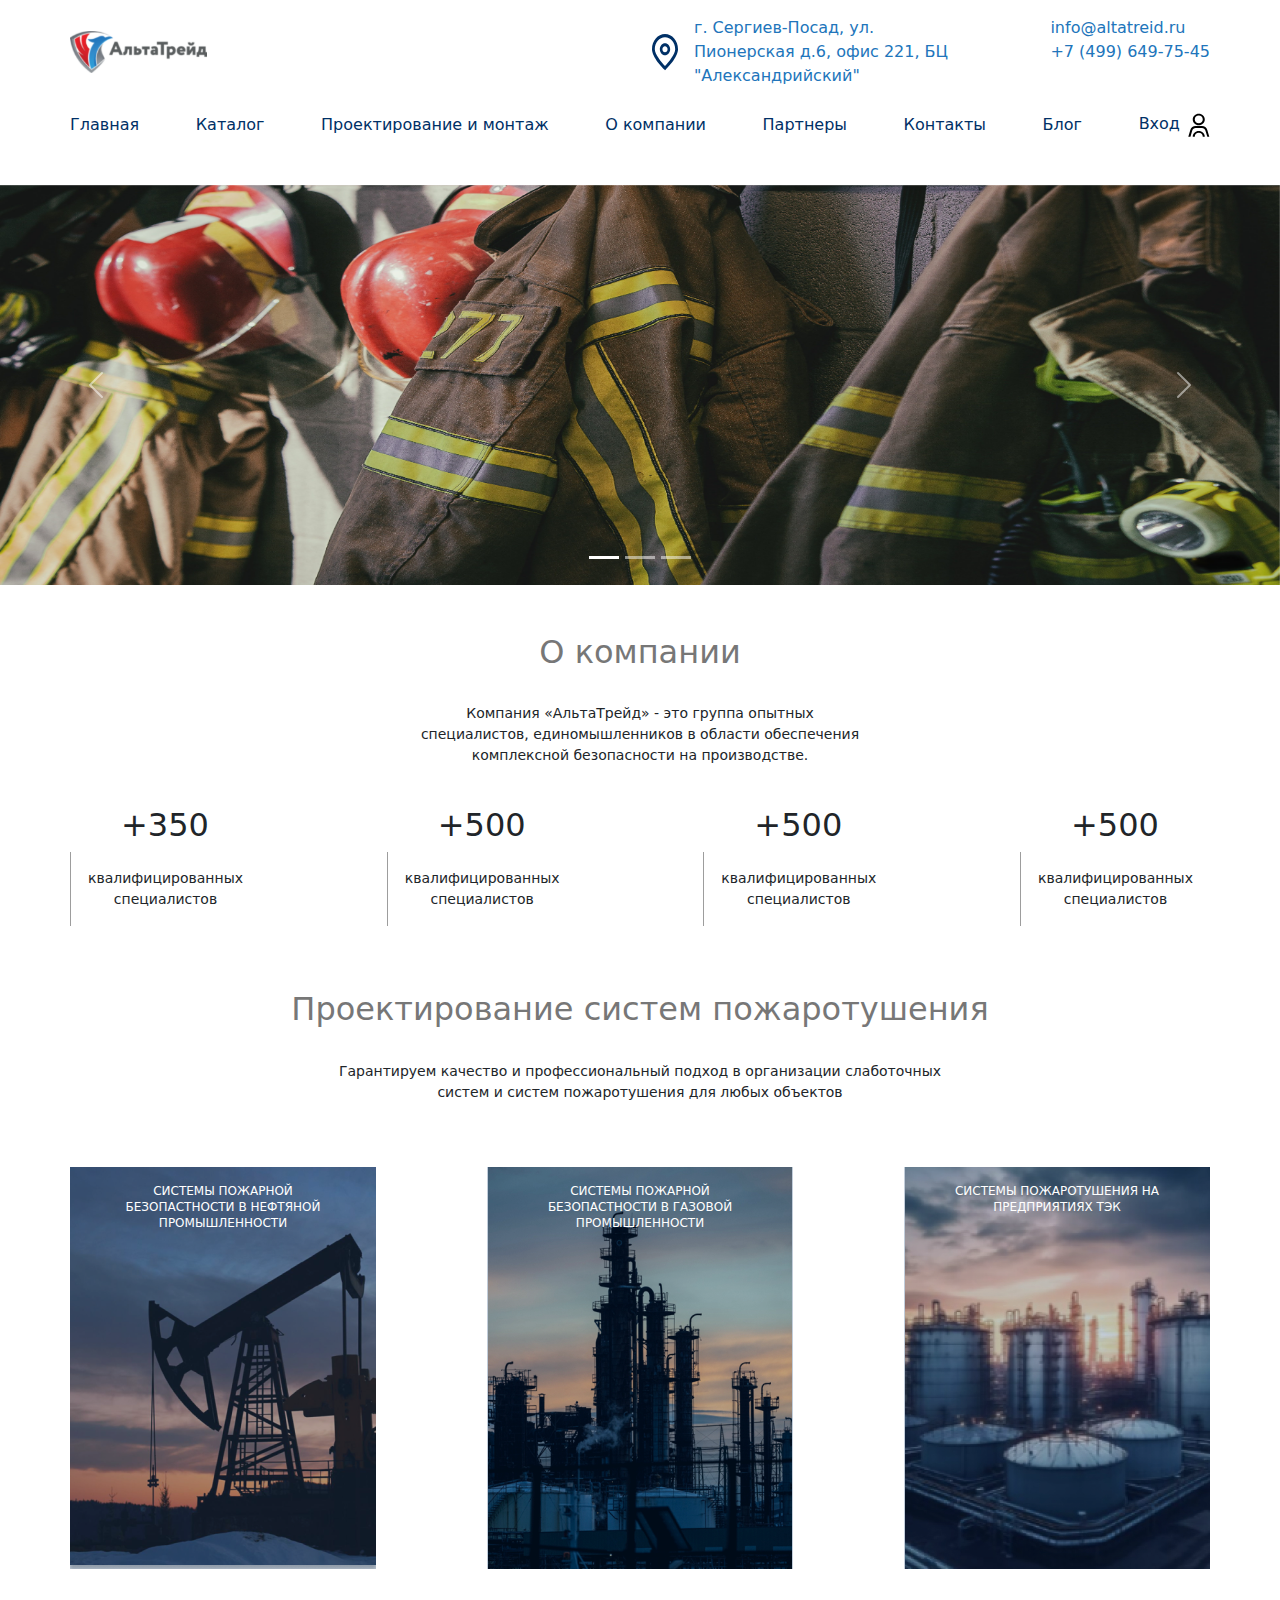
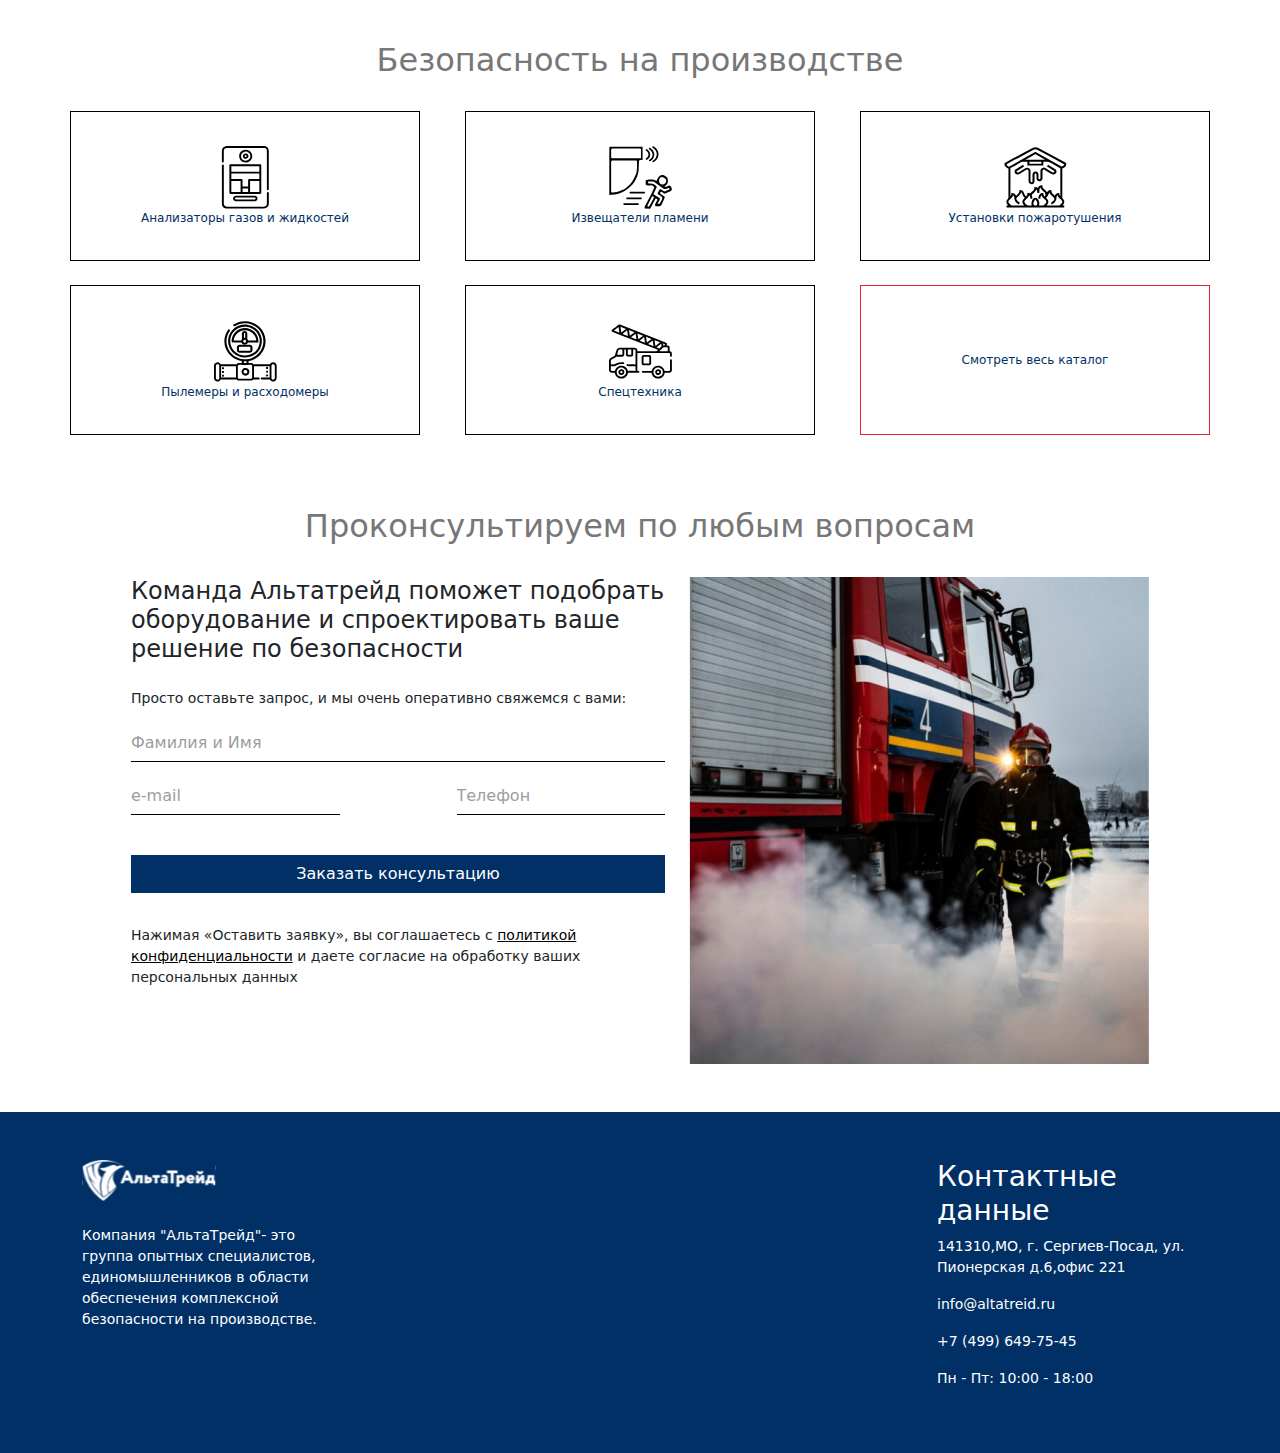
==== index.html @ 8610fa01 "style: svg sign-in add" ====
<!DOCTYPE html>
<html lang="ru">
  <head>
    <meta charset="UTF-8" />
    <meta http-equiv="X-UA-Compatible" content="IE=edge" />
    <meta name="viewport" content="width=device-width, initial-scale=1.0" />
    <title>альтатрейд</title>
    <link href="css/bootstrap.css" rel="stylesheet" crossorigin="anonymous" />
    <link rel="stylesheet" href="css/main.css" />
  </head>
  <body id="body">
    <header class="header py-3">
      <div class="container mb-2">
        <div class="row justify-content-between align-items-center">
          <!-- <div class="col-5 p-0 navbar-expand-lg">
            <a href="#" class="navbar-brand">
              <img src="./img/alttradeLogoHeader.svg" alt="" width="137" height="42" />
            </a>
          </div> -->
          <nav class="header__burger navbar navbar-expand-lg d-lg-none">
            <div class="container">
              <!-- Logo -->
              <div class="col-auto">
                <a href="#" class="navbar-brand">
                  <img src="./img/alttradeLogoHeader.svg" alt="" width="137" height="42" />
                </a>
              </div>
              <div class="col-5">
                <div class="row justify-content-between">
                  <div class="col-6 d-flex justify-content-between align-items-center p-0">
                    <a href="#">
                      <img src="./img/call.svg" alt="" width="33" height="32" />
                    </a>
                    <a href="#">
                      <img src="./img/letter.svg" alt="" width="36" height="27" />
                    </a>
                  </div>
                  <!-- Burger-menu -->
                  <div class="col-auto">
                    <button class="navbar-toggler p-0" type="button" data-bs-toggle="offcanvas" data-bs-target="#offcanvasNavbar" aria-controls="offcanvasNavbar">
                      <span class="navbar-toggler-icon"></span>
                    </button>
                  </div>
                </div>
              </div>
              <div class="offcanvas bg-white offcanvas-end" tabindex="-1" id="offcanvasNavbar" data-bs-backdrop="false" data-bs-dismiss="offcanvas" aria-labelledby="offcanvasNavbarLabel">
                <div class="offcanvas-body shadow rounded rounded-0 bg-white">
                  <ul class="navbar-nav">
                    <li class="nav-item text-end"><a class="nav-link" aria-current="page" href="#">Главная</a></li>
                    <li class="nav-item text-end"><a class="nav-link" aria-current="page" href="./catalog.html" target="_blank">Каталог</a></li>
                    <li class="nav-item text-end"><a class="nav-link" aria-current="page" href="#">Проектирование и монтаж</a></li>
                    <li class="nav-item text-end"><a class="nav-link" aria-current="page" href="#">О компании</a></li>
                    <li class="nav-item text-end"><a class="nav-link" aria-current="page" href="#">Партнеры</a></li>
                    <li class="nav-item text-end"><a class="nav-link" aria-current="page" href="#">Контакты</a></li>
                    <li class="nav-item text-end"><a class="nav-link" aria-current="page" href="#">Личный кабинет</a></li>
                  </ul>
                </div>
            </div>
          </nav>



      <div class="d-none d-lg-block mb-4">
        <div class="row justify-content-between align-items-center">
          <div class="col-5 p-0">
            <img src="./img/alttradeLogoHeader.svg" alt="" width="137" height="42" />
          </div>
          <div class="col-6">
            <div class="row justify-content-between">
              <div class="col-7 d-flex align-items-center">
                <img class="me-3" src="./img/locationLogo.svg" alt="" />
                <p class="color1 m-0">г. Сергиев-Посад, ул. Пионерская д.6, офис 221, БЦ "Александрийский"</p>
              </div>
              <div class="col-auto p-0 justify-content-end">
                <p class="m-0 color1">info@altatreid.ru</p>
                <p class="color1">+7 (499) 649-75-45</p>
              </div>
            </div>
          </div>
          <nav class="col-12 d-flex justify-content-between align-items-end p-0 mt-4">
            <a class="nav-link" aria-current="page" href="#">Главная</a>
            <a class="nav-link" href="./catalog.html" target="_blank">Каталог</a>
            <a class="nav-link" href="#">Проектирование и монтаж</a>
            <a class="nav-link" href="#">О компании</a>
            <a class="nav-link" href="#">Партнеры</a>
            <a class="nav-link" href="#">Контакты</a>
            <a class="nav-link" href="/blog.html" target="_blank">Блог</a>
            <a class="nav-link" href="#">Вход<img class="ms-2" src="./img/sign-in.svg" alt="" /></a>
          </nav>
        </div>
      </div>
              <!-- carousel -->
      <!-- <img class="w-100" src="./img/carousel1.jpg" alt="" /> -->

    </header>
    <section>
      <div id="carouselExampleCaptions" class="carousel slide" data-bs-ride="carousel">
        <div class="carousel-indicators">
          <button type="button" data-bs-target="#carouselExampleCaptions" data-bs-slide-to="0" class="active" aria-current="true" aria-label="Slide 1"></button>
          <button type="button" data-bs-target="#carouselExampleCaptions" data-bs-slide-to="1" aria-label="Slide 2"></button>
          <button type="button" data-bs-target="#carouselExampleCaptions" data-bs-slide-to="2" aria-label="Slide 3"></button>
        </div>
        <div class="carousel-inner">
          <div class="carousel-item active">
            <img src="./img/carousel1.jpg" class="d-block w-100" alt="...">
            <div class="carousel-caption p-2 p-sm-4">
              <h5 class="text-uppercase">Верх безопасности</h5>
              <hr>
              <h3>Безопасность людей - наша работа</h3>
              <div>
                <button class="btn bg-white rounded-0 mb-2 mb-sm-0">Каталог продукции</button>
                <button class="btn bg4 rounded-0">Связаться</button>
              </div>
            </div>
          </div>
          <div class="carousel-item">
            <img src="./img/carousel2.jpg" class="d-block w-100" alt="...">
            <div class="carousel-caption p-2 p-sm-4">
              <h5 class="text-uppercase">Верх безопасности</h5>
              <hr>
              <h3>Безопасность людей - наша работа</h3>
              <div>
                <button class="btn bg-white rounded-0 mb-2 mb-sm-0">Каталог продукции</button>
                <button class="btn bg4 rounded-0">Связаться</button>
              </div>
            </div>
          </div>
          <div class="carousel-item">
            <img src="./img/carousel3.jpg" class="d-block w-100" alt="...">
            <div class="carousel-caption p-2 p-sm-4">
              <h5 class="text-uppercase">Верх безопасности</h5>
              <hr>
              <h3>Безопасность людей - наша работа</h3>
              <div>
                <button class="btn bg-white rounded-0 mb-2 m-sm-0">Каталог продукции</button>
                <button class="btn bg4 rounded-0">Связаться</button>
              </div>
            </div>
          </div>
        </div>
        <button class="carousel-control-prev" type="button" data-bs-target="#carouselExampleCaptions" data-bs-slide="prev">
          <span class="carousel-control-prev-icon" aria-hidden="true"></span>
          <span class="visually-hidden">Предыдущий</span>
        </button>
        <button class="carousel-control-next" type="button" data-bs-target="#carouselExampleCaptions" data-bs-slide="next">
          <span class="carousel-control-next-icon" aria-hidden="true"></span>
          <span class="visually-hidden">Следующий</span>
        </button>
      </div>
    </section>
    <main>
      <section class="about mt-3 mt-md-5">
        <div class="container">
          <div class="row flex-column justify-content-between">
            <div class="col-auto">
              <h2 class="text-center">О компании</h2>
            </div>
            <div class="col-xl-5 col-10 mx-auto my-4">
              <p class="text-center">
                Компания «АльтаТрейд» - это группа опытных специалистов, единомышленников в области обеспечения комплексной безопасности на
                производстве.
              </p>
            </div>
            <div class="col-12">
              <div class="row justify-content-between">
                <div class="col-6 col-lg-2 p-0">
                  <h4 class="text-center">+350</h4>
                  <p class="text-center p-md-3">квалифицированных специалистов</p>
                </div>
                <div class="col-6 col-lg-2 p-0">
                  <h4 class="text-center">+500</h4>
                  <p class="text-center p-md-3">квалифицированных специалистов</p>
                </div>
                <div class="col-6 col-lg-2 p-0">
                  <h4 class="text-center">+500</h4>
                  <p class="text-center p-md-3">квалифицированных специалистов</p>
                </div>
                <div class="col-6 col-lg-2 p-0">
                  <h4 class="text-center">+500</h4>
                  <p class="text-center p-md-3">квалифицированных специалистов</p>
                </div>
              </div>
            </div>
          </div>
        </div>
      </section>
      <section class="designing my-5">
        <div class="container">
          <div class="row flex-column justify-content-between">
            <div class="col-auto">
              <h2 class="text-center">Проектирование систем пожаротушения</h2>
            </div>
            <div class="col-11 col-lg-7 mx-auto my-lg-4">
              <p class="text-center">
                Гарантируем качество и профессиональный подход в организации слаботочных систем и систем пожаротушения для любых объектов
              </p>
            </div>
            <div class="col-12 mt-4">
              <div class="row justify-content-between">
                <div class="col-lg-auto col-12 oil d-flex justify-content-center align-items-center align-items-sm-start">
                  <h5 class="p-3 text-uppercase text-center text-white position-absolute">Системы пожарной безопастности в нефтяной промышленности</h5>
                </div>
                <div class="col-lg-auto col-12 gas d-flex justify-content-center align-items-center align-items-sm-start my-3 my-sm-0">
                  <h5 class="p-3 text-uppercase text-center text-white position-absolute">Системы пожарной безопастности в газовой промышленности</h5>
                </div>
                <div class="col-lg-auto col-12 tak d-flex justify-content-center align-items-center align-items-sm-start">
                  <h5 class="p-3 text-uppercase text-center text-white position-absolute">Системы пожаротушения на предприятиях ТЭК</h5>
                </div>
              </div>
            </div>
          </div>
        </div>
      </section>
      <section class="security my-4">
        <div class="container">
          <div class="row">
            <div class="col-12 mx-auto my-4">
              <h2 class="text-center">Безопасность на производстве</h2>
            </div>
            <div class="col-12">
              <div class="row justify-content-xl-between justify-content-around gy-4">
                <div class="security_card col-6 col-sm-4 d-flex flex-column align-items-center justify-content-center border border-black py-sm-3 px-sm-4 p-0">
                  <img src="./img/catalog1.svg" alt="">
                  <a class="link" href="" class="text-uppercase m-0 pt-3 text-center">Анализаторы газов и жидкостей</a>
                </div>
                <div class="security_card col-6 col-sm-4 d-flex flex-column align-items-center justify-content-center border border-black py-sm-3 px-sm-4 p-0">
                  <img src="./img/catalog2.svg" alt="">
                  <a class="link" href="" class="text-uppercase m-0 pt-3 text-center">Извещатели пламени</a>
                </div>
                <div class="security_card col-6 col-sm-4 d-flex flex-column align-items-center justify-content-center border border-black py-sm-3 px-sm-4 p-0">
                  <img src="./img/catalog3.svg" alt="">
                  <a class="link" href="" class="text-uppercase m-0 pt-3 text-center">Установки пожаротушения</a>
                </div>
                <div class="security_card col-6 col-sm-4 d-flex flex-column align-items-center justify-content-center border border-black py-sm-3 px-sm-4 p-0">
                  <img src="./img/catalog4.svg" alt="">
                  <a class="link" href="" class="text-uppercase m-0 pt-3 text-center">Пылемеры и расходомеры</a>
                </div>
                <div class="security_card col-6 col-sm-4 d-flex flex-column align-items-center justify-content-center border border-black py-sm-3 px-sm-4 p-0">
                  <img src="./img/catalog5.svg" alt="">
                  <a class="link" href="" class="text-uppercase m-0 pt-3 text-center">Спецтехника</a>
                </div>
                <div class="security_card-red col-6 col-sm-4 d-flex flex-column align-items-center justify-content-center py-sm-3 px-sm-4 p-0">
                  <a class="link" href="" class="text-uppercase m-0 text-center color4">Смотреть весь каталог</a>
                </div>
              </div>
            </div>
          </div>
        </div>
      </section>

      <section class="consultation my-5">
        <div class="container">
          <div class="row justify-content-center mx-auto">
            <div class="col-12 mx-auto my-4">
              <h2 class="text-center">Проконсультируем по любым вопросам</h2>
            </div>
            <div class="col-12 col-md-6">
              <h4>Команда Альтатрейд поможет подобрать оборудование и спроектировать ваше решение по безопасности</h4>
              <p class="mt-4 mb-3">Просто оставьте запрос, и мы очень оперативно свяжемся с вами:</p>
              <form>
                <div class="row justify-content-between mb-3">
                  <div class="col-12 mb-3">
                    <input placeholder="Фамилия и Имя" type="name" class="form-control border-0 border-bottom border-black rounded-0 px-0">
                  </div>
                  <div class="col-12 col-md-5 mb-3">
                    <input placeholder="e-mail" type="email" class="form-control border-0 border-bottom border-black rounded-0 px-0" id="email">
                  </div>
                  <div class="col-12 col-md-5 mb-3">
                    <input placeholder="Телефон" type="telephone" class="form-control border-0 border-bottom border-black rounded-0 px-0" id="telephone">
                  </div>
                  <div class="col-12 mt-4 mb-3">
                    <button type="submit" class="btn bg5 text-white w-100 rounded-0">Заказать консультацию</button>
                  </div>
                </div>
              </form>
              <p>Нажимая «Оставить заявку», вы соглашаетесь с <a class="text-black" href="#">политикой конфиденциальности</a> и даете согласие на обработку ваших персональных данных</p>
            </div>
            <div class="col-0 col-md-6 col-xl-auto">
              <img class="img-fluid" src="./img/consultation.jpg" alt="Пожарный">
            </div>
          </div>
        </div>
      </section>
    </main>
    <footer class="footer bg5">
      <div class="container">
        <div class="row justify-content-between py-5">
          <div class="col-5 col-lg-3">
            <img src="./img/alltradeLogoFooter.svg" alt="">
            <p class="text-white mt-4">Компания "АльтаТрейд"- это группа опытных специалистов, единомышленников в области обеспечения комплексной безопасности на производстве.</p>
          </div>
          <address class="col-5 col-lg-3">
            <h5 class="text-white mb-2">Контактные данные</h5>
            <p class="text-white mb-3">141310,МО, г. Сергиев-Посад, ул. Пионерская д.6,офис 221</p>
            <p class="text-white mb-3">info@altatreid.ru</p>
            <p class="text-white mb-3">+7 (499) 649-75-45</p>
            <p class="text-white mb-0">Пн - Пт: 10:00 - 18:00</p>
          </address>
        </div>
      </div>
    </footer>
    <script src="js/bootstrap.js"></script>
  </body>
</html>
---- css/main.css ----
:root {
  --color1: #2175BB;
  --color2: #9d9d9d;
  --color3: #777777;
  --color4: #ED2028;
  --color5: #003066;
 }
 
 /* color */
 .bg1 {
   background-color: var(--color1);
 }
 
 .bg2 {
   background-color: var(--color2);
 }
 
 .bg3 {
   background-color: var(--color3);
 }
 
 .bg4 {
   background-color: var(--color4);
 }
 
 .bg5 {
   background-color: var(--color5);
 }
 
 .color1 {
   color: var(--color1);
 }
 
 .color2 {
   color: var(--color2);
 }
 
 .color3 {
   color: var(--color3);
 }
 
 .color4 {
   color: var(--color4);
 }
 
 .color5 {
   color: var(--color5);
 }
 
 main h2 {
   color: var(--color3);
 }
 
 .link {
   text-decoration: none;
   color: var(--color5);
   font-size: 12px;
 }
 
 /* header */
 .nav-link {
   position: relative;
   cursor: pointer;
   text-decoration: none; 
   color: var(--color5);
 }
 
 .nav-link::after {
   display: block;
   position: absolute;
   left: 0;
   width: 0;
   height: 1px; 
   color: var(--color5);
   background-color: var(--color5); 
   content: "";
   transition: 0.3s ease-out; 
   margin-top: 8px;
 }
 
 .nav-link:hover:after,
 .nav-link:focus::after {
   width: 100%;
 }
 
 .nav-link:hover {
   color: var(--color5);
 }
 
 .navbar {
   --bs-navbar-toggler-border-color: none;
   --bs-navbar-toggler-focus-width: none;
 }
 
 .navbar-toggler-icon {
   background-image: url(/img/burger-menu.svg);
 }
 
 .navbar-toggler-icon:active,
 .navbar-toggler-icon:focus,
 .navbar-toggler-icon:hover {
   background-image: url(/img/burger-menu-active.svg);
 }
 
 .offcanvas {
   --bs-offcanvas-width: 218px;
 }
 
 .offcanvas.offcanvas-end {
   top: 74px;
   border-left: none;
   height: 315px;
 }
 
 .navbar-nav li {
   font-size: 12px;
 }
 
 /* carousel */
 .carousel h5 {
   font-size: 12px;
   line-height: 20px;
 }
 
 .carousel h3 {
   font-size: 29px;
   line-height: 49px;
 }
 
 .carousel-item {
   height: 400px;
 }
 
 .carousel-item img {
   width: 100%;
   height: 100%;
 }
 
 .carousel-caption {
   left: 20%;
   top: 20%;;
   background-color: #003066;
   width: 430px;
   height: 241px;
   opacity: 0;
   animation: form 3s forwards .4s;
 }
 
 @keyframes form {
   0% {opacity: 0;}
   100% {opacity: 1;}
 }
 
 
 /* about */
 .about p {
   font-size: 14px;
 }
 
 .about .col-6 p {
   border-left: 1px solid var(--color2);
 }
 
 .about h4 {
   font-size: 32px;
 }
 
 /* designing */
 .designing h5 {
   font-size: 12px;
   max-width: 280px;
   line-height: 16px;
 }
 
 .designing p {
   font-size: 14px;
 }
 
 .oil {
   background-image: url(/img/oil.png);
   position: relative;
   width: 306px;
   height: 402px;
   background-position: center;
   background-repeat: no-repeat;
 }
 
 .oil::before {
   content: "";
   position: absolute;
   top: 0;
   left: 0;
   bottom: 0;
   right: 0;
   background-color:  rgb(0, 48, 102, .24);
 }
 
 .gas {
   background-image: url(/img/gas.jpg);
   position: relative;
   width: 306px;
   height: 402px;
   background-position: center;
   background-repeat: no-repeat;
 }
 
 
 .gas::before {
   content: "";
   position: absolute;
   top: 0;
   left: 0;
   bottom: 0;
   right: 0;
   background-color:  rgb(0, 48, 102, .24);
 }
 
 .tak {
   background-image: url(/img/tak.jpg);
   position: relative;
   width: 306px;
   height: 402px;
   background-position: center;
   background-repeat: no-repeat;
 }
 
 .tak::before {
   content: "";
   position: absolute;
   top: 0;
   left: 0;
   bottom: 0;
   right: 0;
   background-color:  rgb(0, 48, 102, .24);
 }
 
 /* security*/
 .security_card {
   max-width: 350px;
   width: 100%;
   height: 150px;
 }

 .security_card-red {
  border: 1px solid var(--color4);
  color: var(--color4) !important;
  max-width: 350px;
  width: 100%;
  height: 150px;
 }

 .security_card-red p {
  font-size: 12px;
  color: var(--color4);
 }

 .security_card-red:active a,
 .security_card-red:hover a,
 .security_card-red:focus a {
  color: #fff;;
 }

 .security_card-red:active,
 .security_card-red:hover,
 .security_card-red:focus {
  background-color: var(--color4) !important;
 }

 .security_card:active,
 .security_card:hover,
 .security_card:focus {
  background-color: var(--color5);
}

.security_card:active a,
.security_card:hover a,
.security_card:focus a {
  color: #fff;
}

 .security img {
   width: 63px;
   height: 63px;
 }

/* .security_card:hover svg {
  fill: #fff;
} */
 
 .security_card p {
   font-size: 12px;
   color: var(--color5);
 }

 /* catalog */
 .catalog_card {
  max-width: 350px;
  width: 100%;
  height: 150px;
}

.catalog_card:active,
.catalog_card:hover,
.catalog_card:focus {
 background-color: var(--color5);
}

.catalog_card:active a,
.catalog_card:hover a,
.catalog_card:focus a {
 color: #fff;
}

.catalog img {
  width: 63px;
  height: 63px;
}

.catalog p {
  font-size: 12px;
  color: var(--color5);
}
 
 /* consultation */
 .consultation h4 {
   font-size: 24px;
 }
 
 .consultation p {
   font-size: 14px;
 }
 
 .form-control::placeholder {
   color: var(--color2);
 }
 
 .consultation .btn{
   background-color: var(--color5);
 }
 
 .consultation .btn:hover{
   background-color: var(--color4);
 }

 /* analyzers */
 .analyzers_card {
  max-width: 230px;
  width: 100%;
  height: 102px;
  border: 1px solid var(--color2);
  border-bottom: 3px solid var(--color5);
 }

 .analyzers_card:active a,
.analyzers_card:hover a,
.analyzers_card:focus a {
 color: #fff;
}

 .analyzers_card:focus,
 .analyzers_card:hover,
 .analyzers_card:active {
  background-color: var(--color4);
  border-bottom: none;
 }

 .analyzers_block {
  max-width: 340px;
  width: 100%;
  /* height: 50vh; */
 }

 /* blog */
  .blog p {
    font-size: 12px;
  }

 .blog_card {
  background-image: url(/img/blog.jpg);
  background-position: center;
  background-repeat: no-repeat;
  background-size: 100% 198px;
  max-width: 562px;
  height: 198px;
 }

 .blog_card button {
  background-color: transparent;
 }

 .blog .btn {
  --bs-btn-border-radius: none;
  background-color: var(--color5);
 }

 .blog .btn:hover{
  background-color: var(--color4);
}

.portableGas h4 {
  font-size: 12px;
}

.portableGas p {
  font-size: 12px;
}

.portableGas_card {
  border: 1px solid var(--color2);
  max-width: 100%;
}

.page-item:last-child .page-link {
  border-bottom-right-radius: 0;
}

.page-item:first-child .page-link {
  border-bottom-left-radius: 0;
}

.page-link {
 color: var(--color2);
 background-color: transparent;
 border: none;
 position: relative;
 /* border-bottom: 3px solid var(--color2); */

}

.page-link::after {
  background-color: var(--color2); 
  bottom: 0;
  content: '';
  display: block;
  height: 1px;
  left: 50%;
  border-radius: 20px;
  position: absolute;
  transform: translate(-50%,0);
  width: 46px;
}

.page-link:active,
.page-link:hover,
.page-link:focus {
  color: var(--color5);
  border: none;
 }
 
.page-link:hover{
  background-color: var(--color4);
}

.pagination {
  --bs-pagination-focus-box-shadow: 0;
}

 /* footer */
 .footer h5 {
   font-size: 28px;
   font-weight: 400;
 }
 
 .footer p {
   font-size: 14px;
 }
 
 /* media */
@media (max-width: 1200px) {
  .blog_card {
    max-width: 48%;
   }
}

 @media (max-width: 991px) {
   .about .col-6 p {
     border-left: none;
   }
 
   .oil, .gas, .tak {
     width: 206px;
     height: 312px;
   }
 
   .nav-link::after {
     margin-top: 0;
   }

   .analyzers_card {
    max-width: 180px;
    width: 100%;
    height: 102px;
   }  

   .analyzers_block {
    max-width: 100%;
    height: 230px;
   }
 }
 
 @media (max-width: 767px) {
   .oil, .gas, .tak {
     width: 156px;
     height: 250px;
   }
 
   .consultation img {
     display: none;
   }
 
   .carousel h5 {
     font-size: 12px;
     line-height: 20px;
   }
   
   .carousel h3 {
     font-size: 20px;
     line-height: 30px;
   }
 
   .carousel-caption {
     left: 0;
     right: 0;
     margin-left: auto;
     margin-right: auto;
     background-color: #003066;
     width: 320px;
     height: 220px;
   }

   .analyzers_card {
    max-width: 230px;
   }  
 }
 
 @media (max-width: 576px) {
   .carousel h5 {
     font-size: 10px;
     line-height: 16px;
   }
   
   .carousel h3 {
     font-size: 12px;
     line-height: 18px;
   }
 
   .carousel-caption {
     background-color: rgba(0, 0, 0, .5);
     width: 193px;
     height: 190px;
   }
 
   .carousel-caption .btn {
     font-size: 10px;
     line-height: 16px;
   }
 
   .security_card {
     max-width: 176px;
     height: 108px;
   }
 
   .security img {
     width: 36px;
     height: 36px;
   }

   .catalog p {
    font-size: 12px;
   }

   .catalog_card {
    max-width: 361px;
    height: 70px;
   }

   .catalog img {
    width: 45px;
    height: 45px;
  }
 
   .oil {
     background-image: url(/img/oilMobile.png);
     height: 108px;
     width: 100%;
     margin: 0 auto;
   }
 
   .oil, .gas, .tak::before {
     width: 100%;
     max-width: 360px;
     margin: auto;
   }
 
   .gas {
     background-image: url(/img/gasMobile.png);
     width: 100%;
     height: 108px;
   }
 
   .tak {
     background-image: url(/img/takMobile.png);
     width: 100%;
     height: 108px;
   }

   .analyzers_card {
    max-width: 173px;
    height: 70px;
   }  

   .blog_card {
    max-width: 100%;
    height: 162px;
    background-size: 100% 162px;
   }
 
   .footer {
     display: none;
   }
 }
 
 /* * { outline: 1px solid red; } */
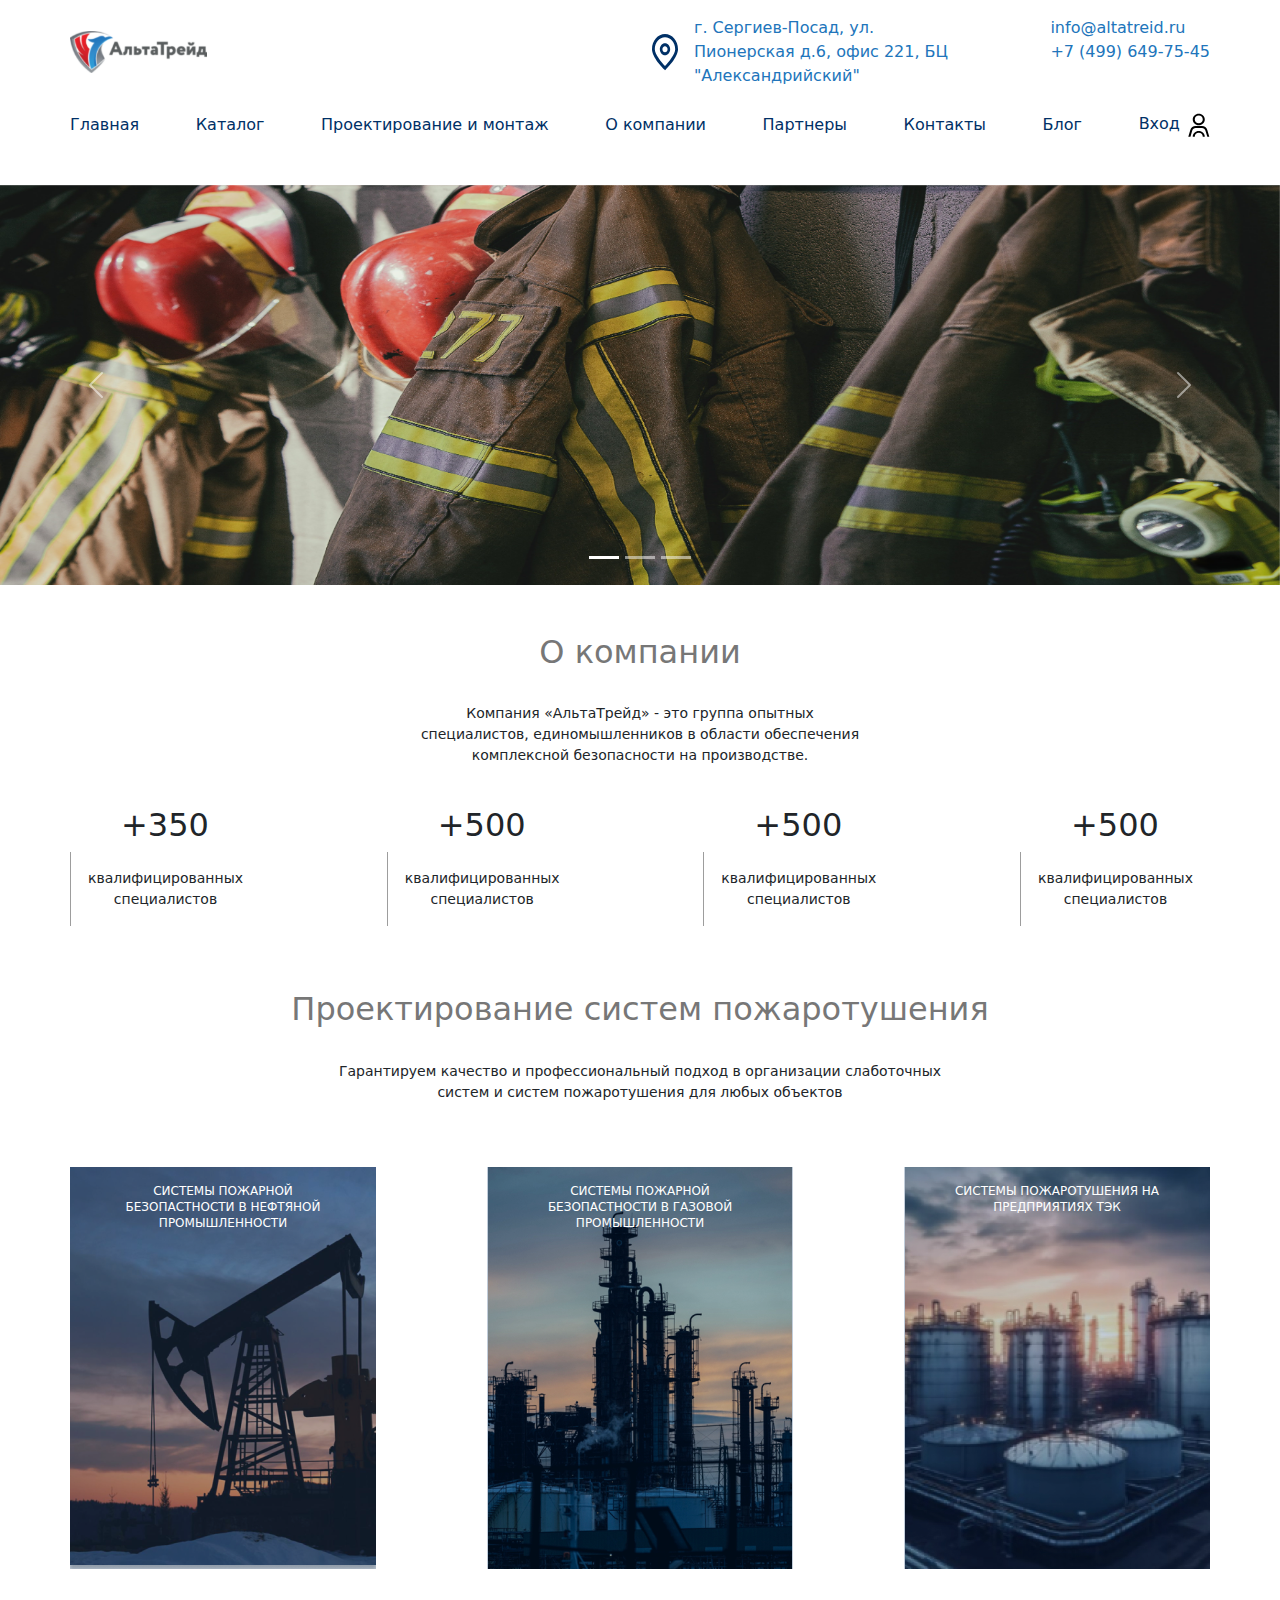
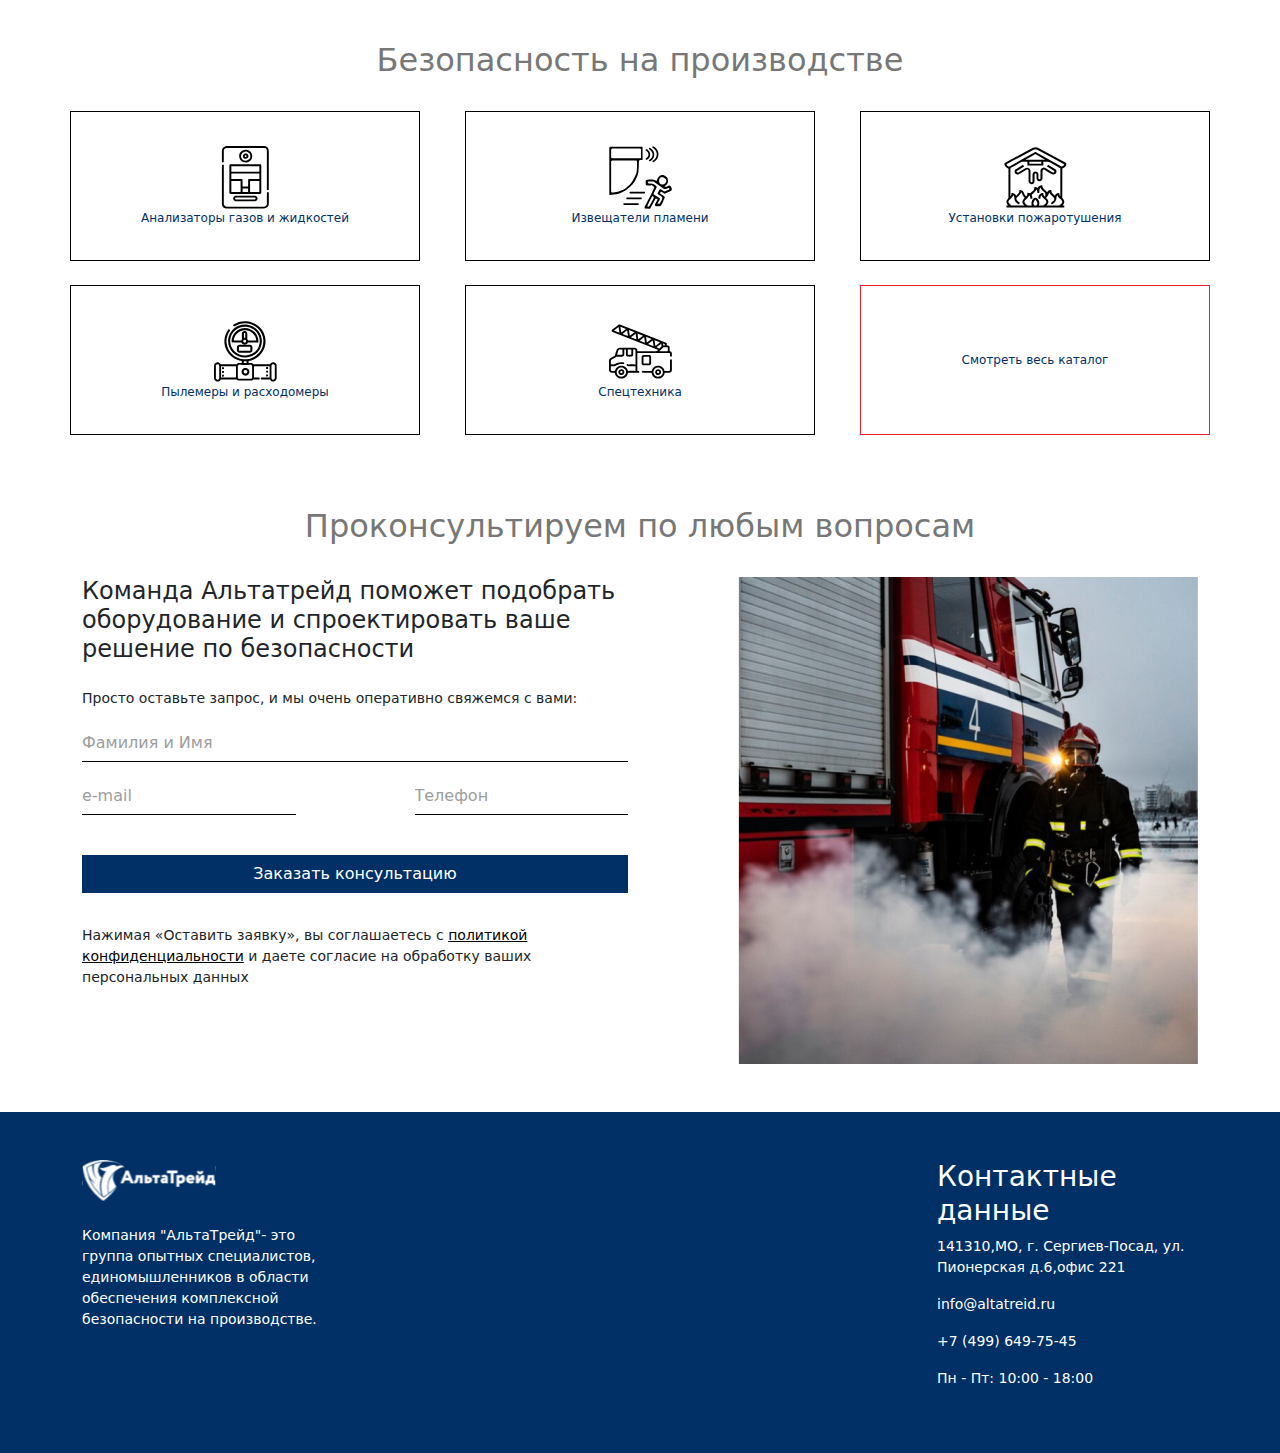
==== commit 0603b8b2: "feat: disinging page" ====
--- a/index.html
+++ b/index.html
@@ -80,7 +80,7 @@
           <nav class="col-12 d-flex justify-content-between align-items-end p-0 mt-4">
             <a class="nav-link" aria-current="page" href="#">Главная</a>
             <a class="nav-link" href="./catalog.html" target="_blank">Каталог</a>
-            <a class="nav-link" href="#">Проектирование и монтаж</a>
+            <a class="nav-link" href="./designing.html">Проектирование и монтаж</a>
             <a class="nav-link" href="#">О компании</a>
             <a class="nav-link" href="#">Партнеры</a>
             <a class="nav-link" href="#">Контакты</a>
@@ -250,7 +250,7 @@
 
       <section class="consultation my-5">
         <div class="container">
-          <div class="row justify-content-center mx-auto">
+          <div class="row justify-content-center justify-content-xl-between">
             <div class="col-12 mx-auto my-4">
               <h2 class="text-center">Проконсультируем по любым вопросам</h2>
             </div>
--- a/css/main.css
+++ b/css/main.css
@@ -1,274 +1,276 @@
 :root {
-  --color1: #2175BB;
+  --color1: #2175bb;
   --color2: #9d9d9d;
   --color3: #777777;
-  --color4: #ED2028;
+  --color4: #ed2028;
   --color5: #003066;
- }
- 
- /* color */
- .bg1 {
-   background-color: var(--color1);
- }
- 
- .bg2 {
-   background-color: var(--color2);
- }
- 
- .bg3 {
-   background-color: var(--color3);
- }
- 
- .bg4 {
-   background-color: var(--color4);
- }
- 
- .bg5 {
-   background-color: var(--color5);
- }
- 
- .color1 {
-   color: var(--color1);
- }
- 
- .color2 {
-   color: var(--color2);
- }
- 
- .color3 {
-   color: var(--color3);
- }
- 
- .color4 {
-   color: var(--color4);
- }
- 
- .color5 {
-   color: var(--color5);
- }
- 
- main h2 {
-   color: var(--color3);
- }
- 
- .link {
-   text-decoration: none;
-   color: var(--color5);
-   font-size: 12px;
- }
- 
- /* header */
- .nav-link {
-   position: relative;
-   cursor: pointer;
-   text-decoration: none; 
-   color: var(--color5);
- }
- 
- .nav-link::after {
-   display: block;
-   position: absolute;
-   left: 0;
-   width: 0;
-   height: 1px; 
-   color: var(--color5);
-   background-color: var(--color5); 
-   content: "";
-   transition: 0.3s ease-out; 
-   margin-top: 8px;
- }
- 
- .nav-link:hover:after,
- .nav-link:focus::after {
-   width: 100%;
- }
- 
- .nav-link:hover {
-   color: var(--color5);
- }
- 
- .navbar {
-   --bs-navbar-toggler-border-color: none;
-   --bs-navbar-toggler-focus-width: none;
- }
- 
- .navbar-toggler-icon {
-   background-image: url(/img/burger-menu.svg);
- }
- 
- .navbar-toggler-icon:active,
- .navbar-toggler-icon:focus,
- .navbar-toggler-icon:hover {
-   background-image: url(/img/burger-menu-active.svg);
- }
- 
- .offcanvas {
-   --bs-offcanvas-width: 218px;
- }
- 
- .offcanvas.offcanvas-end {
-   top: 74px;
-   border-left: none;
-   height: 315px;
- }
- 
- .navbar-nav li {
-   font-size: 12px;
- }
- 
- /* carousel */
- .carousel h5 {
-   font-size: 12px;
-   line-height: 20px;
- }
- 
- .carousel h3 {
-   font-size: 29px;
-   line-height: 49px;
- }
- 
- .carousel-item {
-   height: 400px;
- }
- 
- .carousel-item img {
-   width: 100%;
-   height: 100%;
- }
- 
- .carousel-caption {
-   left: 20%;
-   top: 20%;;
-   background-color: #003066;
-   width: 430px;
-   height: 241px;
-   opacity: 0;
-   animation: form 3s forwards .4s;
- }
- 
- @keyframes form {
-   0% {opacity: 0;}
-   100% {opacity: 1;}
- }
- 
- 
- /* about */
- .about p {
-   font-size: 14px;
- }
- 
- .about .col-6 p {
-   border-left: 1px solid var(--color2);
- }
- 
- .about h4 {
-   font-size: 32px;
- }
- 
- /* designing */
- .designing h5 {
-   font-size: 12px;
-   max-width: 280px;
-   line-height: 16px;
- }
- 
- .designing p {
-   font-size: 14px;
- }
- 
- .oil {
-   background-image: url(/img/oil.png);
-   position: relative;
-   width: 306px;
-   height: 402px;
-   background-position: center;
-   background-repeat: no-repeat;
- }
- 
- .oil::before {
-   content: "";
-   position: absolute;
-   top: 0;
-   left: 0;
-   bottom: 0;
-   right: 0;
-   background-color:  rgb(0, 48, 102, .24);
- }
- 
- .gas {
-   background-image: url(/img/gas.jpg);
-   position: relative;
-   width: 306px;
-   height: 402px;
-   background-position: center;
-   background-repeat: no-repeat;
- }
- 
- 
- .gas::before {
-   content: "";
-   position: absolute;
-   top: 0;
-   left: 0;
-   bottom: 0;
-   right: 0;
-   background-color:  rgb(0, 48, 102, .24);
- }
- 
- .tak {
-   background-image: url(/img/tak.jpg);
-   position: relative;
-   width: 306px;
-   height: 402px;
-   background-position: center;
-   background-repeat: no-repeat;
- }
- 
- .tak::before {
-   content: "";
-   position: absolute;
-   top: 0;
-   left: 0;
-   bottom: 0;
-   right: 0;
-   background-color:  rgb(0, 48, 102, .24);
- }
- 
- /* security*/
- .security_card {
-   max-width: 350px;
-   width: 100%;
-   height: 150px;
- }
-
- .security_card-red {
+}
+
+/* color */
+.bg1 {
+  background-color: var(--color1);
+}
+
+.bg2 {
+  background-color: var(--color2);
+}
+
+.bg3 {
+  background-color: var(--color3);
+}
+
+.bg4 {
+  background-color: var(--color4);
+}
+
+.bg5 {
+  background-color: var(--color5);
+}
+
+.color1 {
+  color: var(--color1);
+}
+
+.color2 {
+  color: var(--color2);
+}
+
+.color3 {
+  color: var(--color3);
+}
+
+.color4 {
+  color: var(--color4);
+}
+
+.color5 {
+  color: var(--color5);
+}
+
+main h2 {
+  color: var(--color3);
+}
+
+.link {
+  text-decoration: none;
+  color: var(--color5);
+  font-size: 12px;
+}
+
+/* header */
+.nav-link {
+  position: relative;
+  cursor: pointer;
+  text-decoration: none;
+  color: var(--color5);
+}
+
+.nav-link::after {
+  display: block;
+  position: absolute;
+  left: 0;
+  width: 0;
+  height: 1px;
+  color: var(--color5);
+  background-color: var(--color5);
+  content: "";
+  transition: 0.3s ease-out;
+  margin-top: 8px;
+}
+
+.nav-link:hover:after,
+.nav-link:focus::after {
+  width: 100%;
+}
+
+.nav-link:hover {
+  color: var(--color5);
+}
+
+.navbar {
+  --bs-navbar-toggler-border-color: none;
+  --bs-navbar-toggler-focus-width: none;
+}
+
+.navbar-toggler-icon {
+  background-image: url(/img/burger-menu.svg);
+}
+
+.navbar-toggler-icon:active,
+.navbar-toggler-icon:focus,
+.navbar-toggler-icon:hover {
+  background-image: url(/img/burger-menu-active.svg);
+}
+
+.offcanvas {
+  --bs-offcanvas-width: 218px;
+}
+
+.offcanvas.offcanvas-end {
+  top: 74px;
+  border-left: none;
+  height: 315px;
+}
+
+.navbar-nav li {
+  font-size: 12px;
+}
+
+/* carousel */
+.carousel h5 {
+  font-size: 12px;
+  line-height: 20px;
+}
+
+.carousel h3 {
+  font-size: 29px;
+  line-height: 49px;
+}
+
+.carousel-item {
+  height: 400px;
+}
+
+.carousel-item img {
+  width: 100%;
+  height: 100%;
+}
+
+.carousel-caption {
+  left: 20%;
+  top: 20%;
+  background-color: #003066;
+  width: 430px;
+  height: 241px;
+  opacity: 0;
+  animation: form 3s forwards 0.4s;
+}
+
+@keyframes form {
+  0% {
+    opacity: 0;
+  }
+  100% {
+    opacity: 1;
+  }
+}
+
+/* about */
+.about p {
+  font-size: 14px;
+}
+
+.about .col-6 p {
+  border-left: 1px solid var(--color2);
+}
+
+.about h4 {
+  font-size: 32px;
+}
+
+/* designing */
+.designing h5 {
+  font-size: 12px;
+  max-width: 280px;
+  line-height: 16px;
+}
+
+.designing p {
+  font-size: 14px;
+}
+
+.oil {
+  background-image: url(/img/oil.png);
+  position: relative;
+  width: 306px;
+  height: 402px;
+  background-position: center;
+  background-repeat: no-repeat;
+}
+
+.oil::before {
+  content: "";
+  position: absolute;
+  top: 0;
+  left: 0;
+  bottom: 0;
+  right: 0;
+  background-color: rgb(0, 48, 102, 0.24);
+}
+
+.gas {
+  background-image: url(/img/gas.jpg);
+  position: relative;
+  width: 306px;
+  height: 402px;
+  background-position: center;
+  background-repeat: no-repeat;
+}
+
+.gas::before {
+  content: "";
+  position: absolute;
+  top: 0;
+  left: 0;
+  bottom: 0;
+  right: 0;
+  background-color: rgb(0, 48, 102, 0.24);
+}
+
+.tak {
+  background-image: url(/img/tak.jpg);
+  position: relative;
+  width: 306px;
+  height: 402px;
+  background-position: center;
+  background-repeat: no-repeat;
+}
+
+.tak::before {
+  content: "";
+  position: absolute;
+  top: 0;
+  left: 0;
+  bottom: 0;
+  right: 0;
+  background-color: rgb(0, 48, 102, 0.24);
+}
+
+/* security*/
+.security_card {
+  max-width: 350px;
+  width: 100%;
+  height: 150px;
+}
+
+.security_card-red {
   border: 1px solid var(--color4);
   color: var(--color4) !important;
   max-width: 350px;
   width: 100%;
   height: 150px;
- }
-
- .security_card-red p {
+}
+
+.security_card-red p {
   font-size: 12px;
   color: var(--color4);
- }
-
- .security_card-red:active a,
- .security_card-red:hover a,
- .security_card-red:focus a {
-  color: #fff;;
- }
-
- .security_card-red:active,
- .security_card-red:hover,
- .security_card-red:focus {
+}
+
+.security_card-red:active a,
+.security_card-red:hover a,
+.security_card-red:focus a {
+  color: #fff;
+}
+
+.security_card-red:active,
+.security_card-red:hover,
+.security_card-red:focus {
   background-color: var(--color4) !important;
- }
-
- .security_card:active,
- .security_card:hover,
- .security_card:focus {
+}
+
+.security_card:active,
+.security_card:hover,
+.security_card:focus {
   background-color: var(--color5);
 }
 
@@ -278,22 +280,22 @@
   color: #fff;
 }
 
- .security img {
-   width: 63px;
-   height: 63px;
- }
+.security img {
+  width: 63px;
+  height: 63px;
+}
 
 /* .security_card:hover svg {
   fill: #fff;
 } */
- 
- .security_card p {
-   font-size: 12px;
-   color: var(--color5);
- }
-
- /* catalog */
- .catalog_card {
+
+.security_card p {
+  font-size: 12px;
+  color: var(--color5);
+}
+
+/* catalog */
+.catalog_card {
   max-width: 350px;
   width: 100%;
   height: 150px;
@@ -302,13 +304,13 @@
 .catalog_card:active,
 .catalog_card:hover,
 .catalog_card:focus {
- background-color: var(--color5);
+  background-color: var(--color5);
 }
 
 .catalog_card:active a,
 .catalog_card:hover a,
 .catalog_card:focus a {
- color: #fff;
+  color: #fff;
 }
 
 .catalog img {
@@ -320,80 +322,80 @@
   font-size: 12px;
   color: var(--color5);
 }
- 
- /* consultation */
- .consultation h4 {
-   font-size: 24px;
- }
- 
- .consultation p {
-   font-size: 14px;
- }
- 
- .form-control::placeholder {
-   color: var(--color2);
- }
- 
- .consultation .btn{
-   background-color: var(--color5);
- }
- 
- .consultation .btn:hover{
-   background-color: var(--color4);
- }
-
- /* analyzers */
- .analyzers_card {
+
+/* consultation */
+.consultation h4 {
+  font-size: 24px;
+}
+
+.consultation p {
+  font-size: 14px;
+}
+
+.form-control::placeholder {
+  color: var(--color2);
+}
+
+.consultation .btn {
+  background-color: var(--color5);
+}
+
+.consultation .btn:hover {
+  background-color: var(--color4);
+}
+
+/* analyzers */
+.analyzers_card {
   max-width: 230px;
   width: 100%;
   height: 102px;
   border: 1px solid var(--color2);
   border-bottom: 3px solid var(--color5);
- }
-
- .analyzers_card:active a,
+}
+
+.analyzers_card:active a,
 .analyzers_card:hover a,
 .analyzers_card:focus a {
- color: #fff;
-}
-
- .analyzers_card:focus,
- .analyzers_card:hover,
- .analyzers_card:active {
+  color: #fff;
+}
+
+.analyzers_card:focus,
+.analyzers_card:hover,
+.analyzers_card:active {
   background-color: var(--color4);
   border-bottom: none;
- }
-
- .analyzers_block {
+}
+
+.analyzers_block {
   max-width: 340px;
   width: 100%;
   /* height: 50vh; */
- }
-
- /* blog */
-  .blog p {
-    font-size: 12px;
-  }
-
- .blog_card {
+}
+
+/* blog */
+.blog p {
+  font-size: 12px;
+}
+
+.blog_card {
   background-image: url(/img/blog.jpg);
   background-position: center;
   background-repeat: no-repeat;
   background-size: 100% 198px;
   max-width: 562px;
   height: 198px;
- }
-
- .blog_card button {
+}
+
+.blog_card button {
   background-color: transparent;
- }
-
- .blog .btn {
+}
+
+.blog .btn {
   --bs-btn-border-radius: none;
   background-color: var(--color5);
- }
-
- .blog .btn:hover{
+}
+
+.blog .btn:hover {
   background-color: var(--color4);
 }
 
@@ -419,24 +421,23 @@
 }
 
 .page-link {
- color: var(--color2);
- background-color: transparent;
- border: none;
- position: relative;
- /* border-bottom: 3px solid var(--color2); */
-
+  color: var(--color2);
+  background-color: transparent;
+  border: none;
+  position: relative;
+  /* border-bottom: 3px solid var(--color2); */
 }
 
 .page-link::after {
-  background-color: var(--color2); 
+  background-color: var(--color2);
   bottom: 0;
-  content: '';
+  content: "";
   display: block;
   height: 1px;
   left: 50%;
   border-radius: 20px;
   position: absolute;
-  transform: translate(-50%,0);
+  transform: translate(-50%, 0);
   width: 46px;
 }
 
@@ -445,9 +446,9 @@
 .page-link:focus {
   color: var(--color5);
   border: none;
- }
- 
-.page-link:hover{
+}
+
+.page-link:hover {
   background-color: var(--color4);
 }
 
@@ -455,170 +456,200 @@
   --bs-pagination-focus-box-shadow: 0;
 }
 
- /* footer */
- .footer h5 {
-   font-size: 28px;
-   font-weight: 400;
- }
- 
- .footer p {
-   font-size: 14px;
- }
- 
- /* media */
+/* disigning */
+.disigning_img {
+  background-image: url("/img/consultation.jpg");
+  background-repeat: no-repeat;
+  background-position: center;
+  width: 467px;
+  height: 319px;
+  background-size: 467px 319px;
+}
+
+.disigning li {
+  list-style-type: none;
+}
+
+.disigning li::before {
+  color: red; 
+    content: url(/img/point.svg); 
+    padding-right: 30px;
+}
+
+.disigning_card {
+  border: 1px solid var(--color4);
+  max-width: 100%;
+}
+
+/* footer */
+.footer h5 {
+  font-size: 28px;
+  font-weight: 400;
+}
+
+.footer p {
+  font-size: 14px;
+}
+
+/* media */
 @media (max-width: 1200px) {
   .blog_card {
     max-width: 48%;
-   }
-}
-
- @media (max-width: 991px) {
-   .about .col-6 p {
-     border-left: none;
-   }
- 
-   .oil, .gas, .tak {
-     width: 206px;
-     height: 312px;
-   }
- 
-   .nav-link::after {
-     margin-top: 0;
-   }
-
-   .analyzers_card {
+  }
+}
+
+@media (max-width: 991px) {
+  .about .col-6 p {
+    border-left: none;
+  }
+
+  .oil,
+  .gas,
+  .tak {
+    width: 206px;
+    height: 312px;
+  }
+
+  .nav-link::after {
+    margin-top: 0;
+  }
+
+  .analyzers_card {
     max-width: 180px;
     width: 100%;
     height: 102px;
-   }  
-
-   .analyzers_block {
+  }
+
+  .analyzers_block {
     max-width: 100%;
     height: 230px;
-   }
- }
- 
- @media (max-width: 767px) {
-   .oil, .gas, .tak {
-     width: 156px;
-     height: 250px;
-   }
- 
-   .consultation img {
-     display: none;
-   }
- 
-   .carousel h5 {
-     font-size: 12px;
-     line-height: 20px;
-   }
-   
-   .carousel h3 {
-     font-size: 20px;
-     line-height: 30px;
-   }
- 
-   .carousel-caption {
-     left: 0;
-     right: 0;
-     margin-left: auto;
-     margin-right: auto;
-     background-color: #003066;
-     width: 320px;
-     height: 220px;
-   }
-
-   .analyzers_card {
+  }
+}
+
+@media (max-width: 767px) {
+  .oil,
+  .gas,
+  .tak {
+    width: 156px;
+    height: 250px;
+  }
+
+  .consultation img {
+    display: none;
+  }
+
+  .carousel h5 {
+    font-size: 12px;
+    line-height: 20px;
+  }
+
+  .carousel h3 {
+    font-size: 20px;
+    line-height: 30px;
+  }
+
+  .carousel-caption {
+    left: 0;
+    right: 0;
+    margin-left: auto;
+    margin-right: auto;
+    background-color: #003066;
+    width: 320px;
+    height: 220px;
+  }
+
+  .analyzers_card {
     max-width: 230px;
-   }  
- }
- 
- @media (max-width: 576px) {
-   .carousel h5 {
-     font-size: 10px;
-     line-height: 16px;
-   }
-   
-   .carousel h3 {
-     font-size: 12px;
-     line-height: 18px;
-   }
- 
-   .carousel-caption {
-     background-color: rgba(0, 0, 0, .5);
-     width: 193px;
-     height: 190px;
-   }
- 
-   .carousel-caption .btn {
-     font-size: 10px;
-     line-height: 16px;
-   }
- 
-   .security_card {
-     max-width: 176px;
-     height: 108px;
-   }
- 
-   .security img {
-     width: 36px;
-     height: 36px;
-   }
-
-   .catalog p {
+  }
+}
+
+@media (max-width: 576px) {
+  .carousel h5 {
+    font-size: 10px;
+    line-height: 16px;
+  }
+
+  .carousel h3 {
     font-size: 12px;
-   }
-
-   .catalog_card {
+    line-height: 18px;
+  }
+
+  .carousel-caption {
+    background-color: rgba(0, 0, 0, 0.5);
+    width: 193px;
+    height: 190px;
+  }
+
+  .carousel-caption .btn {
+    font-size: 10px;
+    line-height: 16px;
+  }
+
+  .security_card {
+    max-width: 176px;
+    height: 108px;
+  }
+
+  .security img {
+    width: 36px;
+    height: 36px;
+  }
+
+  .catalog p {
+    font-size: 12px;
+  }
+
+  .catalog_card {
     max-width: 361px;
     height: 70px;
-   }
-
-   .catalog img {
+  }
+
+  .catalog img {
     width: 45px;
     height: 45px;
   }
- 
-   .oil {
-     background-image: url(/img/oilMobile.png);
-     height: 108px;
-     width: 100%;
-     margin: 0 auto;
-   }
- 
-   .oil, .gas, .tak::before {
-     width: 100%;
-     max-width: 360px;
-     margin: auto;
-   }
- 
-   .gas {
-     background-image: url(/img/gasMobile.png);
-     width: 100%;
-     height: 108px;
-   }
- 
-   .tak {
-     background-image: url(/img/takMobile.png);
-     width: 100%;
-     height: 108px;
-   }
-
-   .analyzers_card {
+
+  .oil {
+    background-image: url(/img/oilMobile.png);
+    height: 108px;
+    width: 100%;
+    margin: 0 auto;
+  }
+
+  .oil,
+  .gas,
+  .tak::before {
+    width: 100%;
+    max-width: 360px;
+    margin: auto;
+  }
+
+  .gas {
+    background-image: url(/img/gasMobile.png);
+    width: 100%;
+    height: 108px;
+  }
+
+  .tak {
+    background-image: url(/img/takMobile.png);
+    width: 100%;
+    height: 108px;
+  }
+
+  .analyzers_card {
     max-width: 173px;
     height: 70px;
-   }  
-
-   .blog_card {
+  }
+
+  .blog_card {
     max-width: 100%;
     height: 162px;
     background-size: 100% 162px;
-   }
- 
-   .footer {
-     display: none;
-   }
- }
- 
- /* * { outline: 1px solid red; } */
- +  }
+
+  .footer {
+    display: none;
+  }
+}
+
+/* * { outline: 1px solid red; } */
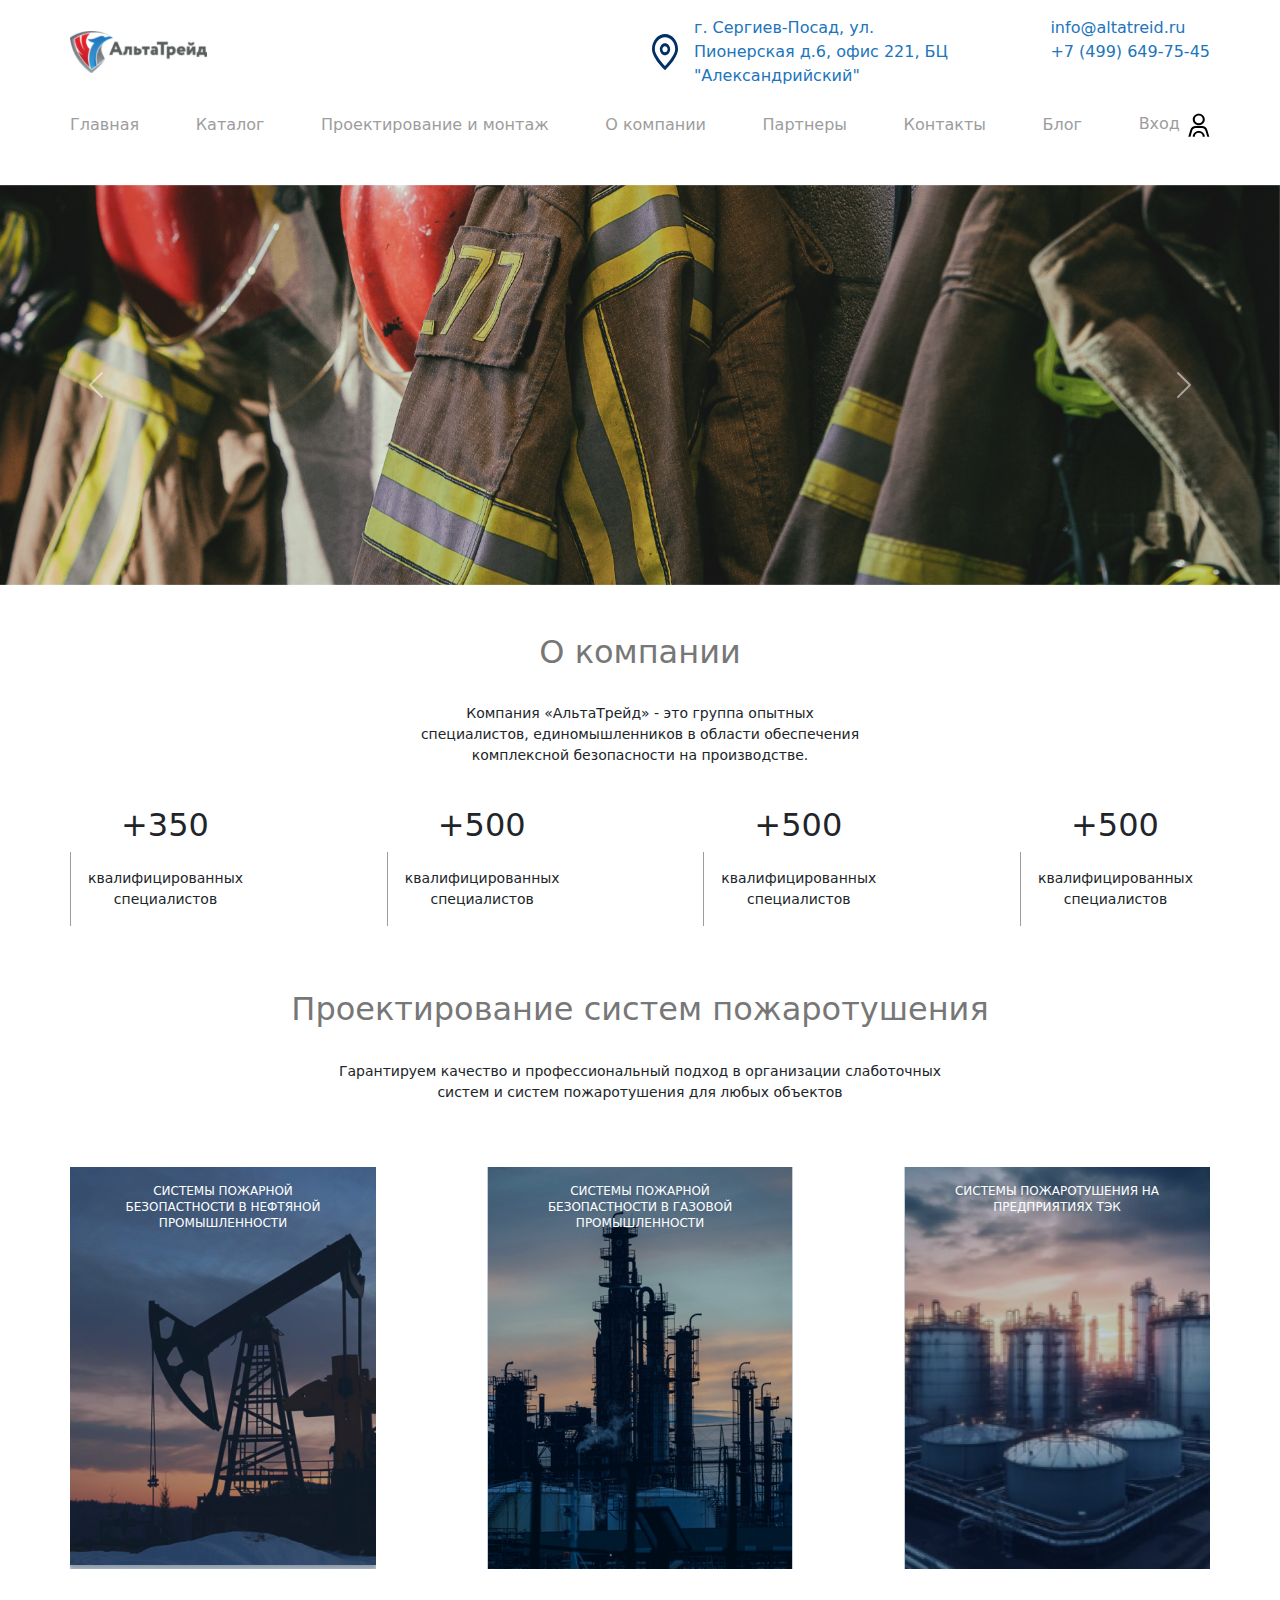
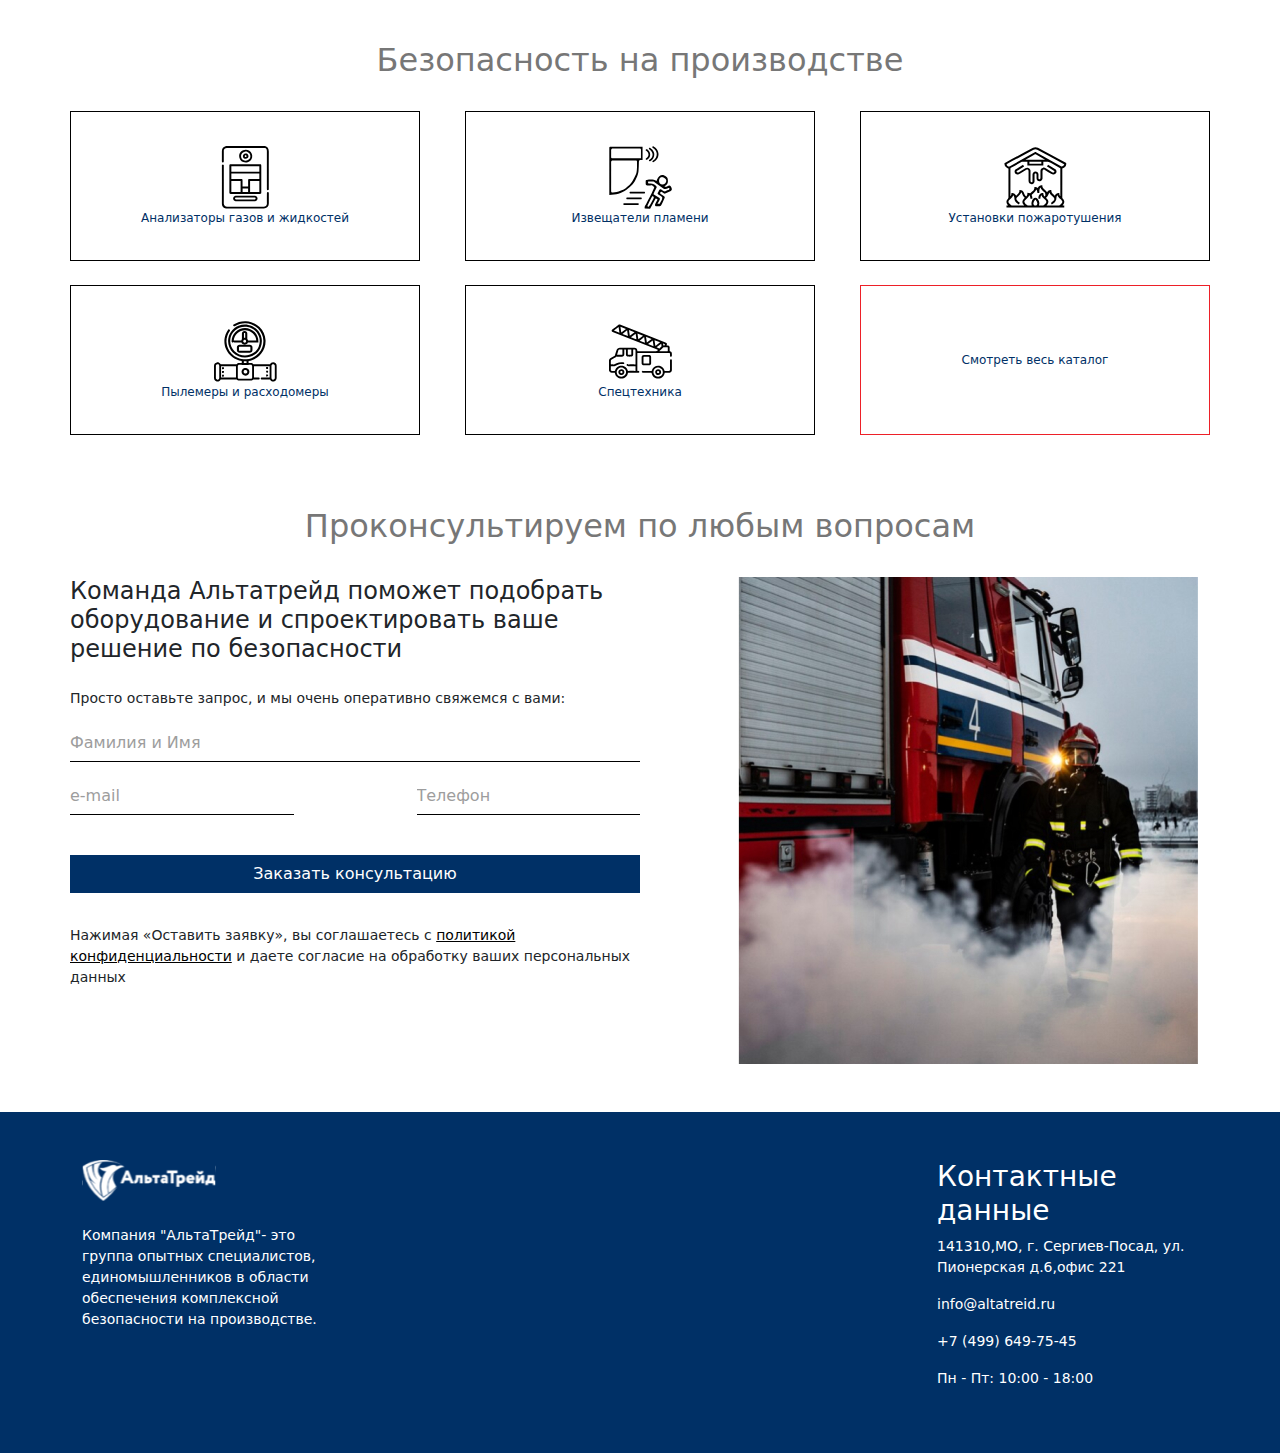
==== commit 98605441: "refactor: header elements" ====
--- a/index.html
+++ b/index.html
@@ -7,6 +7,7 @@
     <title>альтатрейд</title>
     <link href="css/bootstrap.css" rel="stylesheet" crossorigin="anonymous" />
     <link rel="stylesheet" href="css/main.css" />
+    
   </head>
   <body id="body">
     <header class="header py-3">
@@ -37,7 +38,7 @@
                   </div>
                   <!-- Burger-menu -->
                   <div class="col-auto">
-                    <button class="navbar-toggler p-0" type="button" data-bs-toggle="offcanvas" data-bs-target="#offcanvasNavbar" aria-controls="offcanvasNavbar">
+                    <button class="navbar-toggler p-0" type="button" title="button" data-bs-toggle="offcanvas" data-bs-target="#offcanvasNavbar" aria-controls="offcanvasNavbar">
                       <span class="navbar-toggler-icon"></span>
                     </button>
                   </div>
@@ -79,7 +80,57 @@
           </div>
           <nav class="col-12 d-flex justify-content-between align-items-end p-0 mt-4">
             <a class="nav-link" aria-current="page" href="#">Главная</a>
-            <a class="nav-link" href="./catalog.html" target="_blank">Каталог</a>
+            <li class="nav-item dropdown" style="list-style-type: none;">
+              <a class="nav-link dropdown-toggle" href="#" id="navbarDropdown" role="button" data-bs-toggle="dropdown" aria-expanded="false">
+                Каталог
+              </a>
+              
+              <ul class="dropdown-menu rounded-0 p-4" aria-labelledby="navbarDropdown">
+                <div class="container dropdown-container">
+                  <div class="row justify-content-between">
+                    <div class="col-6">
+                      <div class="accordion" id="accordionExample">
+                        <div class="accordion-item border-0">
+                          <h2 class="accordion-header">
+                            <a class="accordion-button dropdown-item pb-0" href="#" type="button" data-bs-toggle="collapse" data-bs-target="#collapseOne" aria-expanded="true" aria-controls="collapseOne">
+                             <span class="pb-3">Анализаторы газов и жидкостей</span>
+                            </a>
+                          </h2>
+                          <div id="collapseOne" class="accordion-collapse collapse" data-bs-parent="#accordionExample">
+                            <div class="accordion-body ps-0">
+                              <ul class="list-unstyled">
+                                <li><a class="dropdown-item mb-1 pb-1" href="">Стационарные газоанализаторы</a></li>
+                                <li><a class="dropdown-item mb-1 pb-1" href="">Портативные газоанализаторы</a></li>
+                                <li><a class="dropdown-item mb-1 pb-1" href="">Радиоканальные газоаналитические системы</a></li>
+                                <li><a class="dropdown-item mb-1 pb-1" href="">Системы измерительные</a></li>
+                                <li><a class="dropdown-item mb-1 pb-1" href="">Поточные газоанализаторы</a></li>
+                                <li><a class="dropdown-item mb-1 pb-1" href="">Газоанализаторы микроконцентраций</a></li>
+                                <li><a class="dropdown-item mb-1 pb-1" href="">Анализаторы АСИС</a></li>
+                                <li><a class="dropdown-item mb-1 pb-1" href="">Анализаторы SIEMENS</a></li>
+                              </ul>
+                            </div>
+                          </div>
+                        </div>
+                      </div>
+                      <!-- <li><a class="dropdown-item" href="#">Анализаторы газов и жидкостей</a></li> -->
+                      <li><a class="dropdown-item mb-3" href="#">Извещатели пламени</a></li>
+                      <li><a class="dropdown-item mb-3" href="#">Пылемеры и расходомеры</a></li>
+                      <li><a class="dropdown-item mb-3" href="#">Тренировочные комплексы для пожарных в системе МЧС</a></li>
+                      <li><a class="dropdown-item mb-3" href="#">Установки пожаротушения</a></li>
+                      <li><a class="dropdown-item mb-3" href="#">Насосное оборудование</a></li>
+                    </div>
+                    <div class="col-5">
+                      <li><a class="dropdown-item mb-3" href="#">Системы обогрева Thermon</a></li>
+                      <li><a class="dropdown-item mb-3" href="#">Мобильный лазерный симулятор огнетушителя</a></li>
+                      <li><a class="dropdown-item mb-3" href="#">Пожарные рукава</a></li>
+                      <li><a class="dropdown-item mb-3" href="#">Мотопомпы пожарные</a></li>
+                      <li><a class="dropdown-item mb-3" href="#">Спецтехника</a></li>
+                    </div>
+                  </div>
+                </div>
+              </ul>
+            </li>
+            <!-- <a class="nav-link" href="./catalog.html" target="_blank">Каталог</a> -->
             <a class="nav-link" href="./designing.html">Проектирование и монтаж</a>
             <a class="nav-link" href="#">О компании</a>
             <a class="nav-link" href="#">Партнеры</a>
@@ -93,56 +144,54 @@
       <!-- <img class="w-100" src="./img/carousel1.jpg" alt="" /> -->
 
     </header>
+
+
+    
     <section>
-      <div id="carouselExampleCaptions" class="carousel slide" data-bs-ride="carousel">
-        <div class="carousel-indicators">
-          <button type="button" data-bs-target="#carouselExampleCaptions" data-bs-slide-to="0" class="active" aria-current="true" aria-label="Slide 1"></button>
-          <button type="button" data-bs-target="#carouselExampleCaptions" data-bs-slide-to="1" aria-label="Slide 2"></button>
-          <button type="button" data-bs-target="#carouselExampleCaptions" data-bs-slide-to="2" aria-label="Slide 3"></button>
-        </div>
+      <div id="carouselExample" class="carousel slide">
         <div class="carousel-inner">
-          <div class="carousel-item active">
-            <img src="./img/carousel1.jpg" class="d-block w-100" alt="...">
-            <div class="carousel-caption p-2 p-sm-4">
-              <h5 class="text-uppercase">Верх безопасности</h5>
-              <hr>
-              <h3>Безопасность людей - наша работа</h3>
-              <div>
-                <button class="btn bg-white rounded-0 mb-2 mb-sm-0">Каталог продукции</button>
-                <button class="btn bg4 rounded-0">Связаться</button>
-              </div>
-            </div>
-          </div>
-          <div class="carousel-item">
-            <img src="./img/carousel2.jpg" class="d-block w-100" alt="...">
-            <div class="carousel-caption p-2 p-sm-4">
-              <h5 class="text-uppercase">Верх безопасности</h5>
-              <hr>
-              <h3>Безопасность людей - наша работа</h3>
-              <div>
-                <button class="btn bg-white rounded-0 mb-2 mb-sm-0">Каталог продукции</button>
-                <button class="btn bg4 rounded-0">Связаться</button>
-              </div>
-            </div>
-          </div>
-          <div class="carousel-item">
-            <img src="./img/carousel3.jpg" class="d-block w-100" alt="...">
-            <div class="carousel-caption p-2 p-sm-4">
-              <h5 class="text-uppercase">Верх безопасности</h5>
-              <hr>
-              <h3>Безопасность людей - наша работа</h3>
-              <div>
-                <button class="btn bg-white rounded-0 mb-2 m-sm-0">Каталог продукции</button>
-                <button class="btn bg4 rounded-0">Связаться</button>
-              </div>
-            </div>
-          </div>
-        </div>
-        <button class="carousel-control-prev" type="button" data-bs-target="#carouselExampleCaptions" data-bs-slide="prev">
+              <div class="carousel-item active">
+                <img src="./img/carousel1.jpg" class="d-block w-100" alt="...">
+                <div class="carousel-caption bg5 p-2 p-sm-4">
+                  <h5 class="text-uppercase text-center text-sm-start mb-0 mb-sm-2">Верх безопасности</h5>
+                  <hr class="m-0 d-none d-sm-block">
+                  <h3 class="text-center text-sm-start">Безопасность людей - наша работа</h3>
+                  <div class="d-flex justify-content-center justify-content-sm-start flex-column flex-sm-row mt-4">
+                    <button class="btn text-uppercase rounded-0 mb-2 mb-sm-0 mx-4 px-2 px-sm-3 mx-sm-0">Каталог продукции</button>
+                    <button class="btn text-uppercase rounded-0 ms-sm-2 px-2 px-sm-3 mx-5 mx-sm-0">Связаться</button>
+                  </div>
+                </div>
+              </div>
+              <div class="carousel-item">
+                <img src="./img/carousel2.jpg" class="d-block w-100" alt="...">
+                <div class="carousel-caption bg5 p-2 p-sm-4">
+                  <h5 class="text-uppercase text-center text-sm-start mb-0 mb-sm-2">Верх безопасности</h5>
+                  <hr class="m-0 d-none d-sm-block">
+                  <h3 class="text-center text-sm-start">КОЛИБРИ - самый легкий дыхательный аппарат</h3>
+                  <div class="d-flex justify-content-center justify-content-sm-start flex-column flex-sm-row mt-4 mt-sm-4">
+                    <button class="btn text-uppercase rounded-0 mb-2 mb-sm-0 mx-4 px-2 px-sm-3 mx-sm-0">Каталог продукции</button>
+                    <button class="btn text-uppercase rounded-0 ms-sm-2 px-2 px-sm-3 mx-5 mx-sm-0">Связаться</button>
+                  </div>
+                </div>
+              </div>
+              <div class="carousel-item">
+                <img src="./img/carousel3.jpg" class="d-block w-100" alt="...">
+                <div class="carousel-caption bg5 p-2 p-sm-4">
+                  <h5 class="text-uppercase text-center text-sm-start mb-0 mb-sm-2">Верх безопасности</h5>
+                  <hr class="m-0 d-none d-sm-block">
+                  <h3 class="text-center text-sm-start"><strong>ГЕНЕЗИС<br>Огневой тренажер для МЧС</strong></h3>
+                  <div class="d-flex justify-content-center justify-content-sm-start flex-column flex-sm-row mt-4">
+                    <button class="btn text-uppercase rounded-0 mb-2 mb-sm-0 mx-4 px-2 px-sm-3 mx-sm-0">Каталог продукции</button>
+                    <button class="btn text-uppercase rounded-0 ms-sm-2 px-2 px-sm-3 mx-5 mx-sm-0">Связаться</button>
+                  </div>
+                </div>
+              </div>
+        </div>
+        <button class="carousel-control-prev" type="button" data-bs-target="#carouselExample" data-bs-slide="prev">
           <span class="carousel-control-prev-icon" aria-hidden="true"></span>
           <span class="visually-hidden">Предыдущий</span>
         </button>
-        <button class="carousel-control-next" type="button" data-bs-target="#carouselExampleCaptions" data-bs-slide="next">
+        <button class="carousel-control-next" type="button" data-bs-target="#carouselExample" data-bs-slide="next">
           <span class="carousel-control-next-icon" aria-hidden="true"></span>
           <span class="visually-hidden">Следующий</span>
         </button>
@@ -251,10 +300,10 @@
       <section class="consultation my-5">
         <div class="container">
           <div class="row justify-content-center justify-content-xl-between">
-            <div class="col-12 mx-auto my-4">
-              <h2 class="text-center">Проконсультируем по любым вопросам</h2>
-            </div>
-            <div class="col-12 col-md-6">
+            <div class="col-12 mx-auto my-4 p-sm-0">
+              <h2 class="text-sm-center">Проконсультируем по любым вопросам</h2>
+            </div>
+            <div class="col-12 col-md-6 p-sm-0">
               <h4>Команда Альтатрейд поможет подобрать оборудование и спроектировать ваше решение по безопасности</h4>
               <p class="mt-4 mb-3">Просто оставьте запрос, и мы очень оперативно свяжемся с вами:</p>
               <form>
@@ -299,6 +348,8 @@
         </div>
       </div>
     </footer>
-    <script src="js/bootstrap.js"></script>
+    <script src="https://cdn.jsdelivr.net/npm/@popperjs/core@2.11.8/dist/umd/popper.min.js" integrity="sha384-I7E8VVD/ismYTF4hNIPjVp/Zjvgyol6VFvRkX/vR+Vc4jQkC+hVqc2pM8ODewa9r" crossorigin="anonymous"></script>
+    <script src="https://cdn.jsdelivr.net/npm/bootstrap@5.3.0/dist/js/bootstrap.min.js" integrity="sha384-fbbOQedDUMZZ5KreZpsbe1LCZPVmfTnH7ois6mU1QK+m14rQ1l2bGBq41eYeM/fS" crossorigin="anonymous"></script>
+    <script src="/js/main.js"></script>
   </body>
 </html>
--- a/css/main.css
+++ b/css/main.css
@@ -61,8 +61,9 @@
 .nav-link {
   position: relative;
   cursor: pointer;
+  width: max-content;
   text-decoration: none;
-  color: var(--color5);
+  color: var(--color2);
 }
 
 .nav-link::after {
@@ -71,7 +72,6 @@
   left: 0;
   width: 0;
   height: 1px;
-  color: var(--color5);
   background-color: var(--color5);
   content: "";
   transition: 0.3s ease-out;
@@ -102,6 +102,109 @@
   background-image: url(/img/burger-menu-active.svg);
 }
 
+.accordion {
+  --bs-accordion-bg: transparent;
+  --bs-accordion-border-width: 1px;
+  --bs-accordion-btn-focus-box-shadow: 0;
+}
+
+.accordion-body {
+  color: #fff;
+}
+
+.accordion-body .dropdown-item {
+  font-size: 12px;
+}
+
+.accordion-body .dropdown-item::after {
+  margin-top: 2px;
+}
+
+.accordion-button {
+  background-color: transparent;
+  color: #fff;
+}
+
+.accordion-button:hover .accordion-body {
+  display: block;
+}
+
+.accordion-button:not(.collapsed) {
+  color: #fff;
+  background-color: transparent;
+}
+
+.accordion-button:hover .accordion-body {
+  display: block;
+}
+
+.dropdown-toggle::after {
+  margin-left: 0;
+  border: none;
+}
+
+.dropdown-menu.show {
+  left: -40px !important;
+  top: 46px !important;
+  border: 1px solid var(--color5);
+  background-color: rgba(0, 48, 102, .66);
+  backdrop-filter: blur(5px);
+  -webkit-backdrop-filter: blur(5px);
+  width: 827px;
+  height: fit-content;
+  min-height: 290px;
+}
+
+/* .dropdown:hover .dropdown-menu {
+  left: -40px !important;
+  top: 46px !important;
+  border: 1px solid var(--color5);
+  background-color: rgba(0, 48, 102, .66);
+  backdrop-filter: blur(5px);
+  -webkit-backdrop-filter: blur(5px);
+  width: 827px;
+  height: fit-content;
+  min-height: 290px;
+} */
+
+.dropdown-item {
+  position: relative;
+  color: #fff;
+  font-size: 14px;
+  padding:0;
+  /* margin-bottom: 31px; */
+  width: max-content;
+}
+
+.dropdown-item::after {
+  display: block;
+  position: absolute;
+  left: 0;
+  width: 0;
+  height: 1px;
+  background-color: #fff;
+  content: "";
+  transition: 0.3s ease-out;
+  margin-top: 8px;
+}
+
+.dropdown-item:hover:after,
+.dropdown-item:focus::after {
+  width: 100%;
+}
+
+.dropdown-item:hover,
+.dropdown-item:focus,
+.dropdown-item:active   {
+  background-color: transparent;
+  color: #fff;
+}
+
+
+.dropdown-item:active {
+  font-weight: 700;
+}
+
 .offcanvas {
   --bs-offcanvas-width: 218px;
 }
@@ -123,8 +226,7 @@
 }
 
 .carousel h3 {
-  font-size: 29px;
-  line-height: 49px;
+  font-size: 28px;
 }
 
 .carousel-item {
@@ -134,16 +236,32 @@
 .carousel-item img {
   width: 100%;
   height: 100%;
+  object-fit: cover;
+  object-position: center;
 }
 
 .carousel-caption {
-  left: 20%;
+  left: 22%;
   top: 20%;
-  background-color: #003066;
-  width: 430px;
-  height: 241px;
+  width: 440px;
+  height: 200px;
   opacity: 0;
   animation: form 3s forwards 0.4s;
+}
+
+.carousel .btn {
+  font-size: 12px;
+  background-color: #fff;
+}
+
+.carousel .btn:last-child {
+  background-color: var(--color4);
+}
+
+.carousel .btn:hover,
+.carousel .btn:active {
+  background-color: transparent;
+  border: 1px solid white;
 }
 
 @keyframes form {
@@ -461,24 +579,60 @@
   background-image: url("/img/consultation.jpg");
   background-repeat: no-repeat;
   background-position: center;
-  width: 467px;
   height: 319px;
-  background-size: 467px 319px;
+  background-size: cover;
+}
+
+.disigning ul {
+  padding-left: 1rem;
 }
 
 .disigning li {
-  list-style-type: none;
-}
-
-.disigning li::before {
+  list-style-image: url(/img/point.svg);
+  padding-left: 30px;
+  font-size: 14px;
+  margin-top: 16px;
+}
+
+.disigning p {
+  font-size: 20px;
+}
+
+/* .disigning li::before {
   color: red; 
     content: url(/img/point.svg); 
     padding-right: 30px;
-}
+    list-style-position: outside;
+} */
 
 .disigning_card {
   border: 1px solid var(--color4);
   max-width: 100%;
+}
+
+.disigning_card h4 {
+  font-size: 14px;
+}
+
+.wrapper {
+  max-height: 250px;
+  border: 1px solid black;
+  display: flex;
+  flex-direction: row;
+  overflow-x: auto;
+}
+
+.wrapper .item {
+  max-width: 400px;
+  height: 200px;
+  line-height: 110px;
+  text-align: center;
+  background-color: #2175bb;
+  margin-right: 10px;
+}
+
+.disigning_card p {
+  font-size: 12px;
 }
 
 /* footer */
@@ -523,6 +677,14 @@
   .analyzers_block {
     max-width: 100%;
     height: 230px;
+  }
+  
+  .disigning_img {
+    width: 361px;
+  }
+
+  .disigning_card {
+    border: 1px solid var(--color2);
   }
 }
 
@@ -555,7 +717,7 @@
     margin-right: auto;
     background-color: #003066;
     width: 320px;
-    height: 220px;
+    height: 190px;
   }
 
   .analyzers_card {
@@ -577,7 +739,7 @@
   .carousel-caption {
     background-color: rgba(0, 0, 0, 0.5);
     width: 193px;
-    height: 190px;
+    height: 170px;
   }
 
   .carousel-caption .btn {
@@ -586,6 +748,11 @@
   }
 
   .security_card {
+    max-width: 176px;
+    height: 108px;
+  }
+
+  .security_card-red {
     max-width: 176px;
     height: 108px;
   }
@@ -652,4 +819,4 @@
   }
 }
 
-/* * { outline: 1px solid red; } */
+/* * { outline: 1px solid red; } */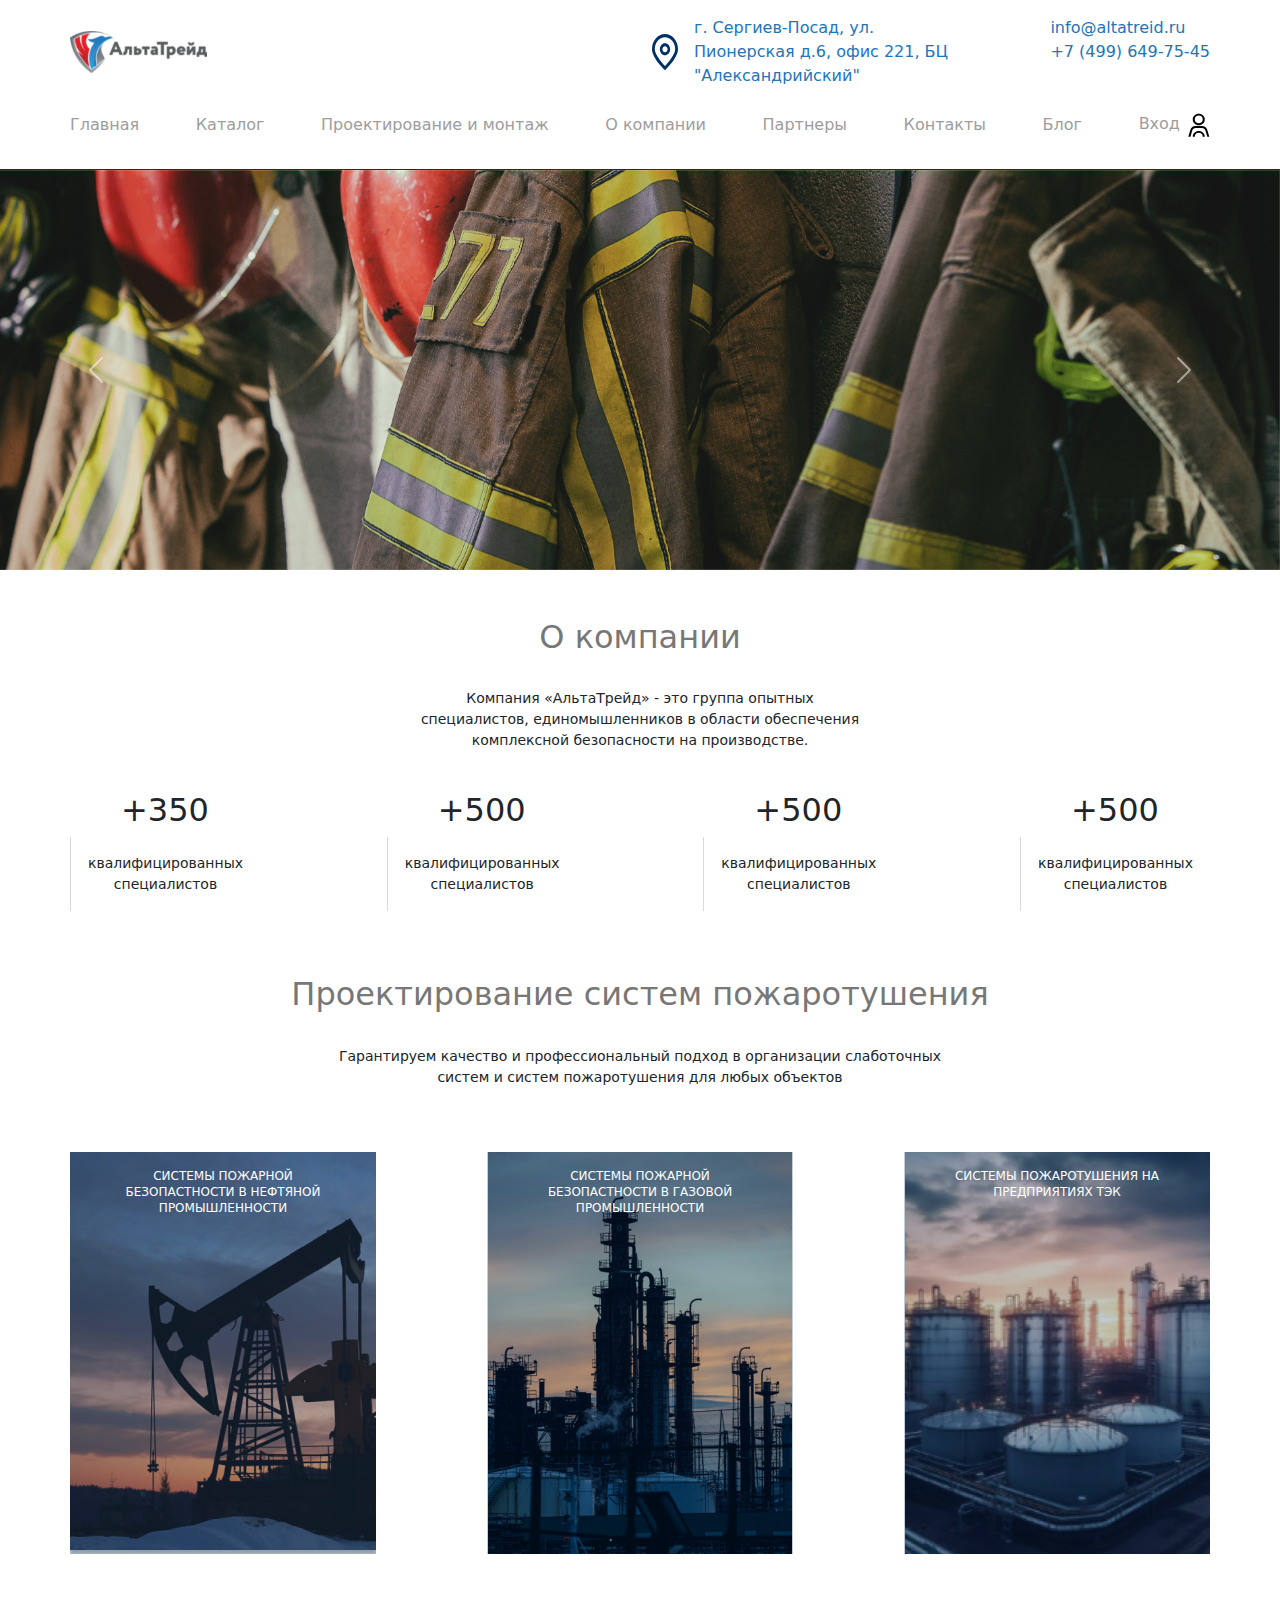
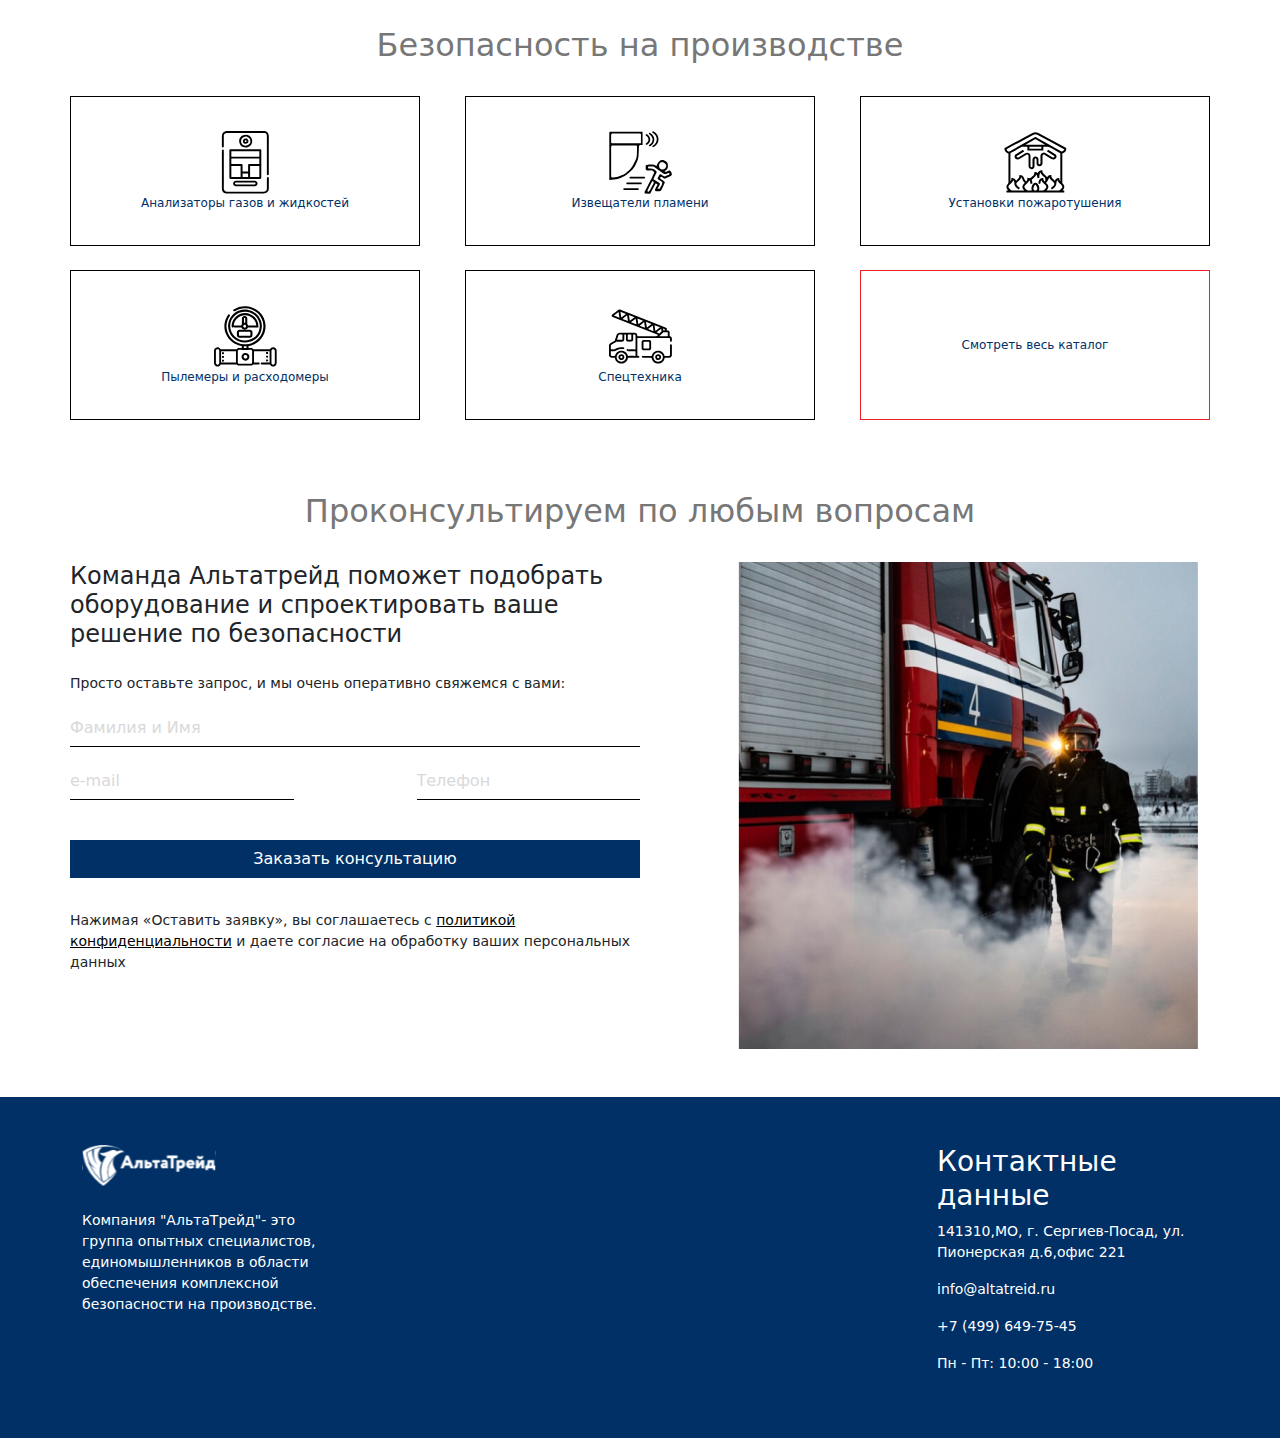
==== commit 9d842bc9: "feat: header box-shadow" ====
--- a/index.html
+++ b/index.html
@@ -10,7 +10,7 @@
     
   </head>
   <body id="body">
-    <header class="header py-3">
+    <header class="header header_main pt-3">
       <div class="container mb-2">
         <div class="row justify-content-between align-items-center">
           <!-- <div class="col-5 p-0 navbar-expand-lg">
@@ -22,7 +22,7 @@
             <div class="container">
               <!-- Logo -->
               <div class="col-auto">
-                <a href="#" class="navbar-brand">
+                <a href="./index.html" class="navbar-brand">
                   <img src="./img/alttradeLogoHeader.svg" alt="" width="137" height="42" />
                 </a>
               </div>
@@ -47,9 +47,9 @@
               <div class="offcanvas bg-white offcanvas-end" tabindex="-1" id="offcanvasNavbar" data-bs-backdrop="false" data-bs-dismiss="offcanvas" aria-labelledby="offcanvasNavbarLabel">
                 <div class="offcanvas-body shadow rounded rounded-0 bg-white">
                   <ul class="navbar-nav">
-                    <li class="nav-item text-end"><a class="nav-link" aria-current="page" href="#">Главная</a></li>
+                    <li class="nav-item text-end"><a class="nav-link" aria-current="page" href="./index.html">Главная</a></li>
                     <li class="nav-item text-end"><a class="nav-link" aria-current="page" href="./catalog.html" target="_blank">Каталог</a></li>
-                    <li class="nav-item text-end"><a class="nav-link" aria-current="page" href="#">Проектирование и монтаж</a></li>
+                    <li class="nav-item text-end"><a class="nav-link" aria-current="page" href="./portableGas.html">Проектирование и монтаж</a></li>
                     <li class="nav-item text-end"><a class="nav-link" aria-current="page" href="#">О компании</a></li>
                     <li class="nav-item text-end"><a class="nav-link" aria-current="page" href="#">Партнеры</a></li>
                     <li class="nav-item text-end"><a class="nav-link" aria-current="page" href="#">Контакты</a></li>
@@ -64,7 +64,9 @@
       <div class="d-none d-lg-block mb-4">
         <div class="row justify-content-between align-items-center">
           <div class="col-5 p-0">
-            <img src="./img/alttradeLogoHeader.svg" alt="" width="137" height="42" />
+            <a href="./index.html" class="navbar-brand">
+              <img src="./img/alttradeLogoHeader.svg" alt="" width="137" height="42" />
+            </a>
           </div>
           <div class="col-6">
             <div class="row justify-content-between">
@@ -79,9 +81,9 @@
             </div>
           </div>
           <nav class="col-12 d-flex justify-content-between align-items-end p-0 mt-4">
-            <a class="nav-link" aria-current="page" href="#">Главная</a>
+            <a class="nav-link" aria-current="page" href="./index.html">Главная</a>
             <li class="nav-item dropdown" style="list-style-type: none;">
-              <a class="nav-link dropdown-toggle" href="#" id="navbarDropdown" role="button" data-bs-toggle="dropdown" aria-expanded="false">
+              <a class="nav-link dropdown-toggle" href="./catalog.html" id="navbarDropdown" role="button" data-bs-toggle="dropdown" aria-expanded="false">
                 Каталог
               </a>
               
@@ -100,7 +102,7 @@
                             <div class="accordion-body ps-0">
                               <ul class="list-unstyled">
                                 <li><a class="dropdown-item mb-1 pb-1" href="">Стационарные газоанализаторы</a></li>
-                                <li><a class="dropdown-item mb-1 pb-1" href="">Портативные газоанализаторы</a></li>
+                                <li><a class="dropdown-item mb-1 pb-1" href="./portableGas.html">Портативные газоанализаторы</a></li>
                                 <li><a class="dropdown-item mb-1 pb-1" href="">Радиоканальные газоаналитические системы</a></li>
                                 <li><a class="dropdown-item mb-1 pb-1" href="">Системы измерительные</a></li>
                                 <li><a class="dropdown-item mb-1 pb-1" href="">Поточные газоанализаторы</a></li>
@@ -112,7 +114,6 @@
                           </div>
                         </div>
                       </div>
-                      <!-- <li><a class="dropdown-item" href="#">Анализаторы газов и жидкостей</a></li> -->
                       <li><a class="dropdown-item mb-3" href="#">Извещатели пламени</a></li>
                       <li><a class="dropdown-item mb-3" href="#">Пылемеры и расходомеры</a></li>
                       <li><a class="dropdown-item mb-3" href="#">Тренировочные комплексы для пожарных в системе МЧС</a></li>
@@ -130,7 +131,6 @@
                 </div>
               </ul>
             </li>
-            <!-- <a class="nav-link" href="./catalog.html" target="_blank">Каталог</a> -->
             <a class="nav-link" href="./designing.html">Проектирование и монтаж</a>
             <a class="nav-link" href="#">О компании</a>
             <a class="nav-link" href="#">Партнеры</a>
@@ -140,9 +140,6 @@
           </nav>
         </div>
       </div>
-              <!-- carousel -->
-      <!-- <img class="w-100" src="./img/carousel1.jpg" alt="" /> -->
-
     </header>
 
 
--- a/css/main.css
+++ b/css/main.css
@@ -1,9 +1,10 @@
 :root {
   --color1: #2175bb;
-  --color2: #9d9d9d;
+  --color2: #d9d9d9;
   --color3: #777777;
   --color4: #ed2028;
   --color5: #003066;
+  --color6: #9d9d9d;
 }
 
 /* color */
@@ -27,6 +28,10 @@
   background-color: var(--color5);
 }
 
+.bg6 {
+  background-color: var(--color6);
+}
+
 .color1 {
   color: var(--color1);
 }
@@ -45,6 +50,10 @@
 
 .color5 {
   color: var(--color5);
+}
+
+.color6 {
+  color: var(--color6);
 }
 
 main h2 {
@@ -58,12 +67,16 @@
 }
 
 /* header */
+.header {
+  border-bottom: 1px solid var(--color5);
+}
+
 .nav-link {
   position: relative;
   cursor: pointer;
   width: max-content;
   text-decoration: none;
-  color: var(--color2);
+  color: var(--color6);
 }
 
 .nav-link::after {
@@ -437,7 +450,7 @@
 }
 
 .catalog p {
-  font-size: 12px;
+  font-size: 14px;
   color: var(--color5);
 }
 
@@ -487,7 +500,6 @@
 .analyzers_block {
   max-width: 340px;
   width: 100%;
-  /* height: 50vh; */
 }
 
 /* blog */
@@ -521,7 +533,7 @@
   font-size: 12px;
 }
 
-.portableGas p {
+.portableGas_card p {
   font-size: 12px;
 }
 
@@ -587,7 +599,7 @@
   padding-left: 1rem;
 }
 
-.disigning li {
+.disigning_main li {
   list-style-image: url(/img/point.svg);
   padding-left: 30px;
   font-size: 14px;
@@ -635,6 +647,42 @@
   font-size: 12px;
 }
 
+.product_description p{
+  font-size: 12px;
+  color: var(--color5);
+}
+
+.product_description h4{
+  font-size: 20px;
+}
+
+.product_info .btn {
+  background-color: var(--color2);
+  color: #000;
+  font-size: 12px;
+  width: 168px;
+}
+
+.product_info .btn:active, .btn:hover, .btn:focus {
+  background-color: var(--color4);
+  color: #fff;
+}
+
+.card {
+  --bs-card-border-width: 3px;
+  --bs-card-border-color: var(--color2) !important;
+}
+
+.breadcrumb-item + .breadcrumb-item::before {
+  color: var(--color6);
+}
+
+.breadcrumb-item .link {
+  font-size: 14px;
+  color: var(--color6);
+}
+
+
 /* footer */
 .footer h5 {
   font-size: 28px;
@@ -650,13 +698,30 @@
   .blog_card {
     max-width: 48%;
   }
+  
+  .catalog p {
+    font-size: 18px;
+  }
+
+  .portableGas .analyzers_block {
+    font-size: 18px;
+  }
 }
 
 @media (max-width: 991px) {
+  .header {
+    border-bottom: none;
+    box-shadow: 0 3px 6px -2px rgba(0, 0, 0, 0.4);
+  }
+
+  .header.header_main {
+    box-shadow: none;
+  }
+
   .about .col-6 p {
     border-left: none;
   }
-
+  
   .oil,
   .gas,
   .tak {
@@ -674,9 +739,16 @@
     height: 102px;
   }
 
-  .analyzers_block {
+   .analyzers_block {
     max-width: 100%;
-    height: 230px;
+  }
+
+  .portableGas + .analyzers_block {
+    height: 290px;
+  }
+
+  .analyzers + .analyzers_block {
+    height: 260px;
   }
   
   .disigning_img {
@@ -685,6 +757,15 @@
 
   .disigning_card {
     border: 1px solid var(--color2);
+  }
+
+  .product_info .btn {
+    width: 100%;
+    border: 1px solid var(--color6);
+  }
+
+  .portableGas .analyzers_block {
+    font-size: 14px;
   }
 }
 
@@ -720,8 +801,17 @@
     height: 190px;
   }
 
+  .catalog p {
+    font-size: 14px;
+  }
+
   .analyzers_card {
     max-width: 230px;
+  }
+
+  .portableGas + .analyzers_block {
+    max-width: 100%;
+    height: 280px;
   }
 }
 
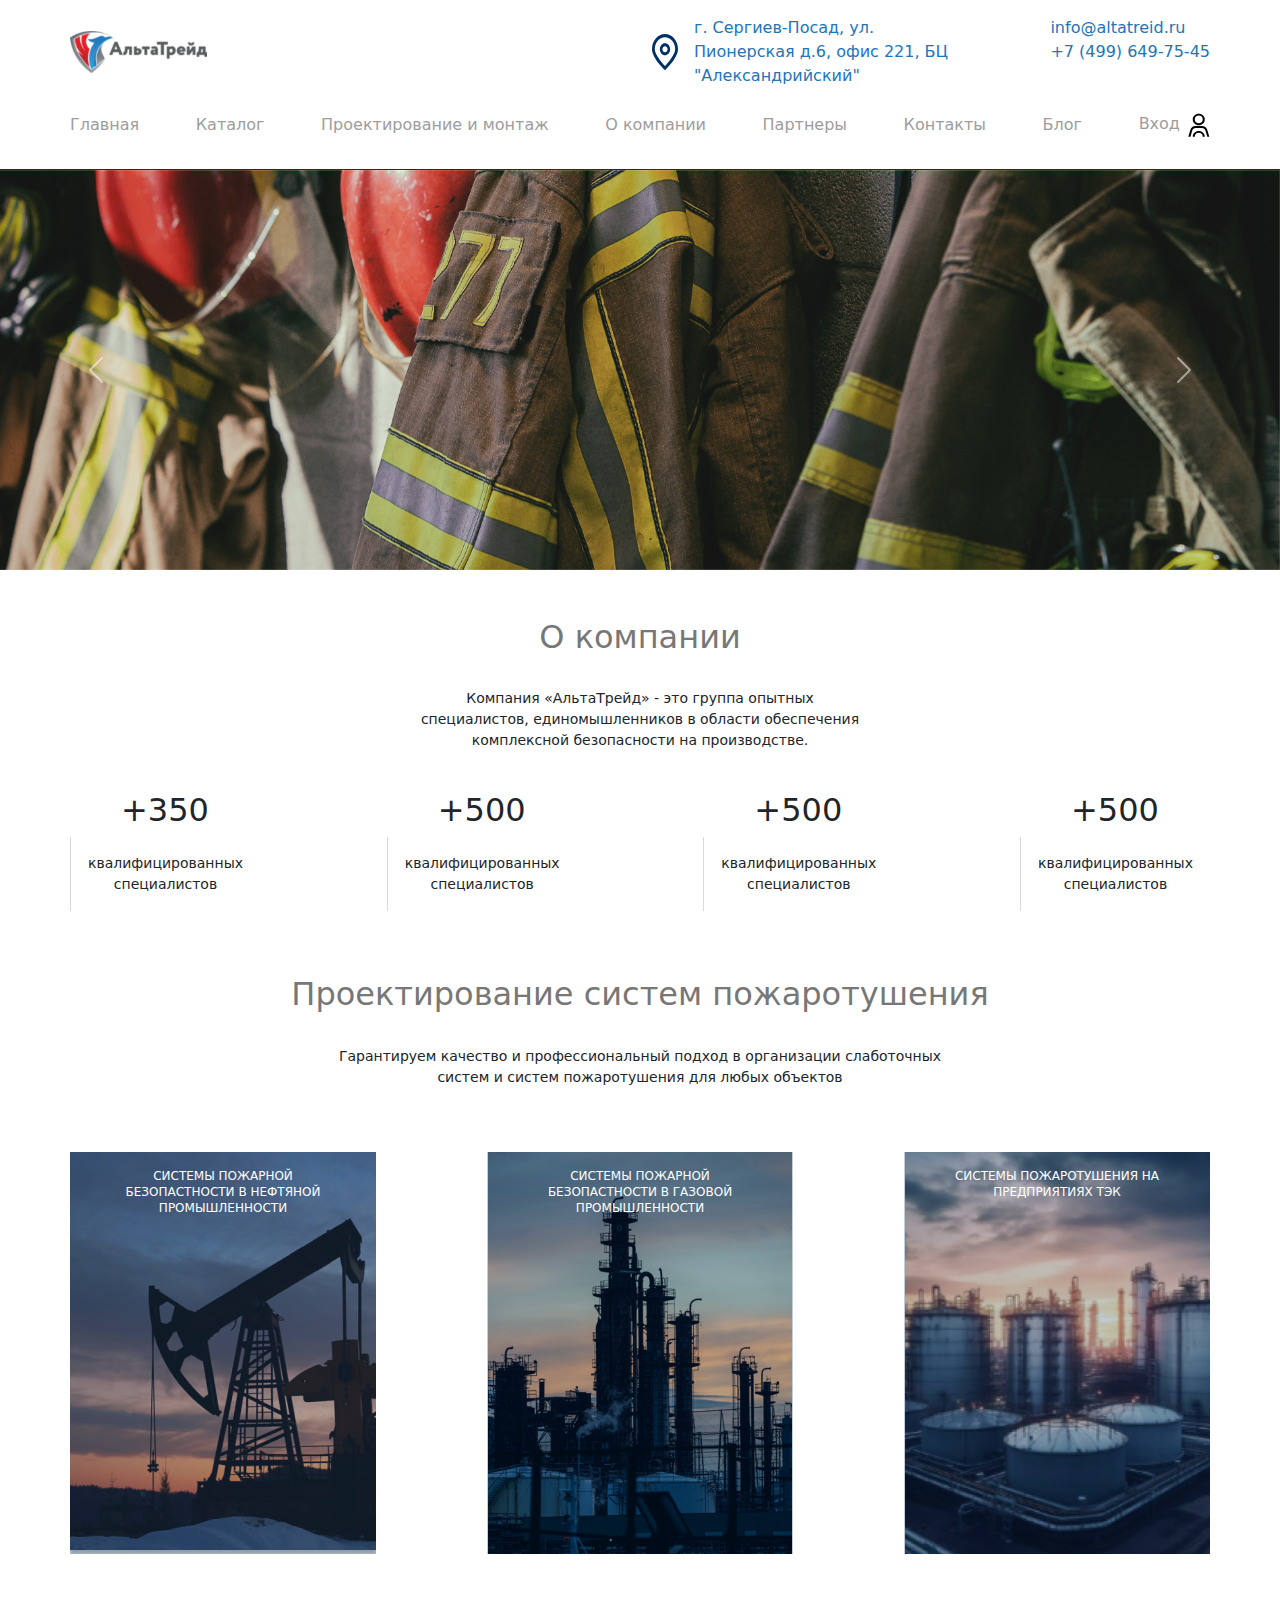
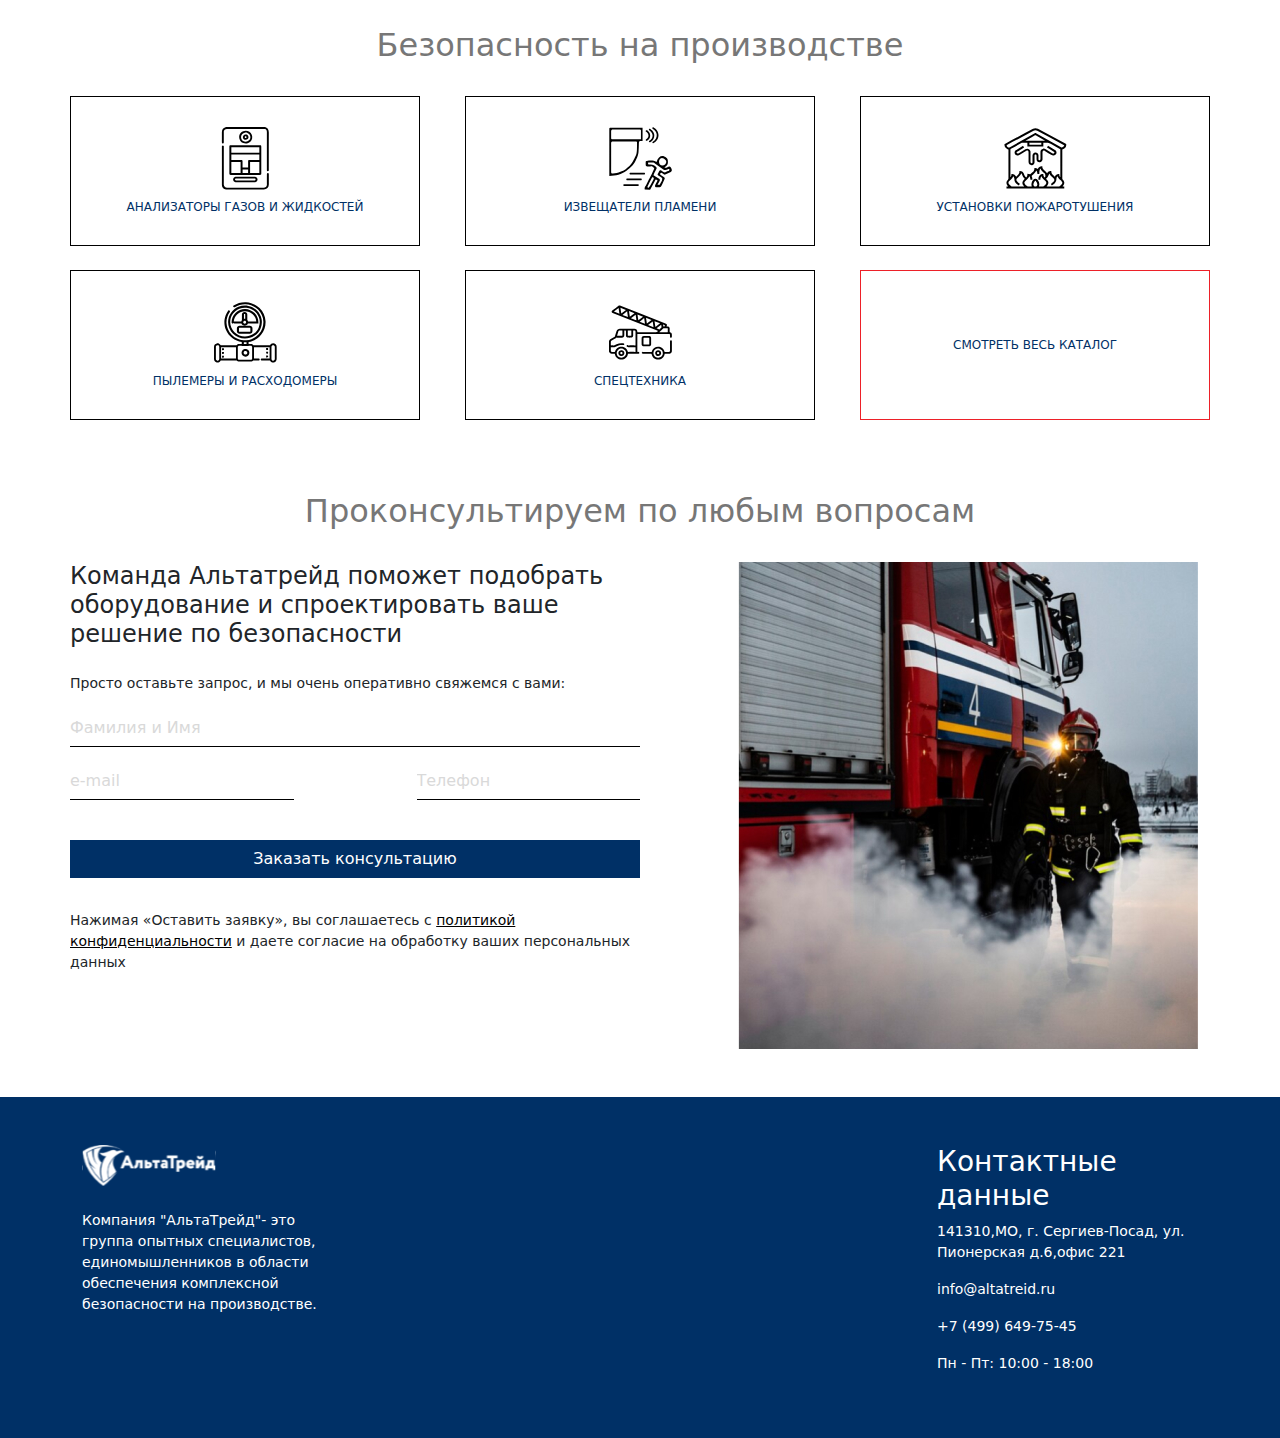
==== commit 2defe2a7: "style: white SVG" ====
--- a/index.html
+++ b/index.html
@@ -265,28 +265,28 @@
             </div>
             <div class="col-12">
               <div class="row justify-content-xl-between justify-content-around gy-4">
+                <div class="security_card col-6 col-sm-4 d-flex flex-column align-items-center justify-content-center border border-black p-2 py-sm-3 px-sm-4 p-0">
+                  <img class="img-svg" src="./img/catalog1.svg" alt="">
+                  <a class="link text-uppercase text-center pt-2" href="">Анализаторы газов и жидкостей</a>
+                </div>
                 <div class="security_card col-6 col-sm-4 d-flex flex-column align-items-center justify-content-center border border-black py-sm-3 px-sm-4 p-0">
-                  <img src="./img/catalog1.svg" alt="">
-                  <a class="link" href="" class="text-uppercase m-0 pt-3 text-center">Анализаторы газов и жидкостей</a>
+                  <img class="img-svg" src="./img/catalog2.svg" alt="">
+                  <a class="link text-uppercase text-center pt-2" href="">Извещатели пламени</a>
                 </div>
                 <div class="security_card col-6 col-sm-4 d-flex flex-column align-items-center justify-content-center border border-black py-sm-3 px-sm-4 p-0">
-                  <img src="./img/catalog2.svg" alt="">
-                  <a class="link" href="" class="text-uppercase m-0 pt-3 text-center">Извещатели пламени</a>
+                  <img class="img-svg" src="./img/catalog3.svg" alt="">
+                  <a class="link text-uppercase text-center pt-2" href="">Установки пожаротушения</a>
                 </div>
                 <div class="security_card col-6 col-sm-4 d-flex flex-column align-items-center justify-content-center border border-black py-sm-3 px-sm-4 p-0">
-                  <img src="./img/catalog3.svg" alt="">
-                  <a class="link" href="" class="text-uppercase m-0 pt-3 text-center">Установки пожаротушения</a>
+                  <img class="img-svg" src="./img/catalog4.svg" alt="">
+                  <a class="link text-uppercase text-center pt-2" href="">Пылемеры и расходомеры</a>
                 </div>
                 <div class="security_card col-6 col-sm-4 d-flex flex-column align-items-center justify-content-center border border-black py-sm-3 px-sm-4 p-0">
-                  <img src="./img/catalog4.svg" alt="">
-                  <a class="link" href="" class="text-uppercase m-0 pt-3 text-center">Пылемеры и расходомеры</a>
-                </div>
-                <div class="security_card col-6 col-sm-4 d-flex flex-column align-items-center justify-content-center border border-black py-sm-3 px-sm-4 p-0">
-                  <img src="./img/catalog5.svg" alt="">
-                  <a class="link" href="" class="text-uppercase m-0 pt-3 text-center">Спецтехника</a>
+                  <img class="img-svg" src="./img/catalog5.svg" alt="">
+                  <a class="link text-uppercase text-center pt-2" href="">Спецтехника</a>
                 </div>
                 <div class="security_card-red col-6 col-sm-4 d-flex flex-column align-items-center justify-content-center py-sm-3 px-sm-4 p-0">
-                  <a class="link" href="" class="text-uppercase m-0 text-center color4">Смотреть весь каталог</a>
+                  <a class="link text-uppercase text-center" href="">Смотреть весь каталог</a>
                 </div>
               </div>
             </div>
--- a/css/main.css
+++ b/css/main.css
@@ -117,12 +117,19 @@
 
 .accordion {
   --bs-accordion-bg: transparent;
+  --bs-accordion-border-width: 0;
+  --bs-accordion-btn-focus-box-shadow: 0;
+}
+
+.accordion:active,
+.accordion:focus {
   --bs-accordion-border-width: 1px;
-  --bs-accordion-btn-focus-box-shadow: 0;
 }
 
 .accordion-body {
   color: #fff;
+  border-top: 1px solid #fff;
+  width: 70%;
 }
 
 .accordion-body .dropdown-item {
@@ -158,7 +165,7 @@
 
 .dropdown-menu.show {
   left: -40px !important;
-  top: 46px !important;
+  top: 30px !important;
   border: 1px solid var(--color5);
   background-color: rgba(0, 48, 102, .66);
   backdrop-filter: blur(5px);
@@ -166,6 +173,7 @@
   width: 827px;
   height: fit-content;
   min-height: 290px;
+  border: none;
 }
 
 /* .dropdown:hover .dropdown-menu {
@@ -411,14 +419,16 @@
   color: #fff;
 }
 
+.security_card:hover .img-svg path{
+  fill: #fff;
+  width: 63px;
+  height: 63px;
+}
+
 .security img {
   width: 63px;
   height: 63px;
 }
-
-/* .security_card:hover svg {
-  fill: #fff;
-} */
 
 .security_card p {
   font-size: 12px;
@@ -442,6 +452,10 @@
 .catalog_card:hover a,
 .catalog_card:focus a {
   color: #fff;
+}
+
+.catalog_card:hover .img-svg path{
+  fill: #fff;
 }
 
 .catalog img {
@@ -551,7 +565,7 @@
 }
 
 .page-link {
-  color: var(--color2);
+  color: var(--color6);
   background-color: transparent;
   border: none;
   position: relative;
@@ -559,7 +573,7 @@
 }
 
 .page-link::after {
-  background-color: var(--color2);
+  background-color: var(--color6);
   bottom: 0;
   content: "";
   display: block;
@@ -572,10 +586,15 @@
 }
 
 .page-link:active,
-.page-link:hover,
 .page-link:focus {
   color: var(--color5);
   border: none;
+}
+
+.page-link:active:after,
+.page-link:focus:after,
+.page-link:hover:after {
+  background-color: #ed2028;
 }
 
 .page-link:hover {
@@ -666,6 +685,28 @@
 .product_info .btn:active, .btn:hover, .btn:focus {
   background-color: var(--color4);
   color: #fff;
+}
+
+.product .carousel-item img {
+  width: 215px;
+  height: 310px;
+}
+
+.product .carousel-item {
+  height: 310px;
+  width: 215px;
+}
+
+.carousel-indicators {
+  bottom: -44px;
+}
+
+.carousel-indicators .active {
+  background-color: rgba(237, 32, 40, 1) !important;
+}
+
+.carousel-indicators button {
+  background-color: var(--color6)!important;
 }
 
 .card {
@@ -813,6 +854,11 @@
     max-width: 100%;
     height: 280px;
   }
+
+  .product .carousel-item img {
+    width: 165px;
+    height: 210px;
+  }
 }
 
 @media (max-width: 576px) {
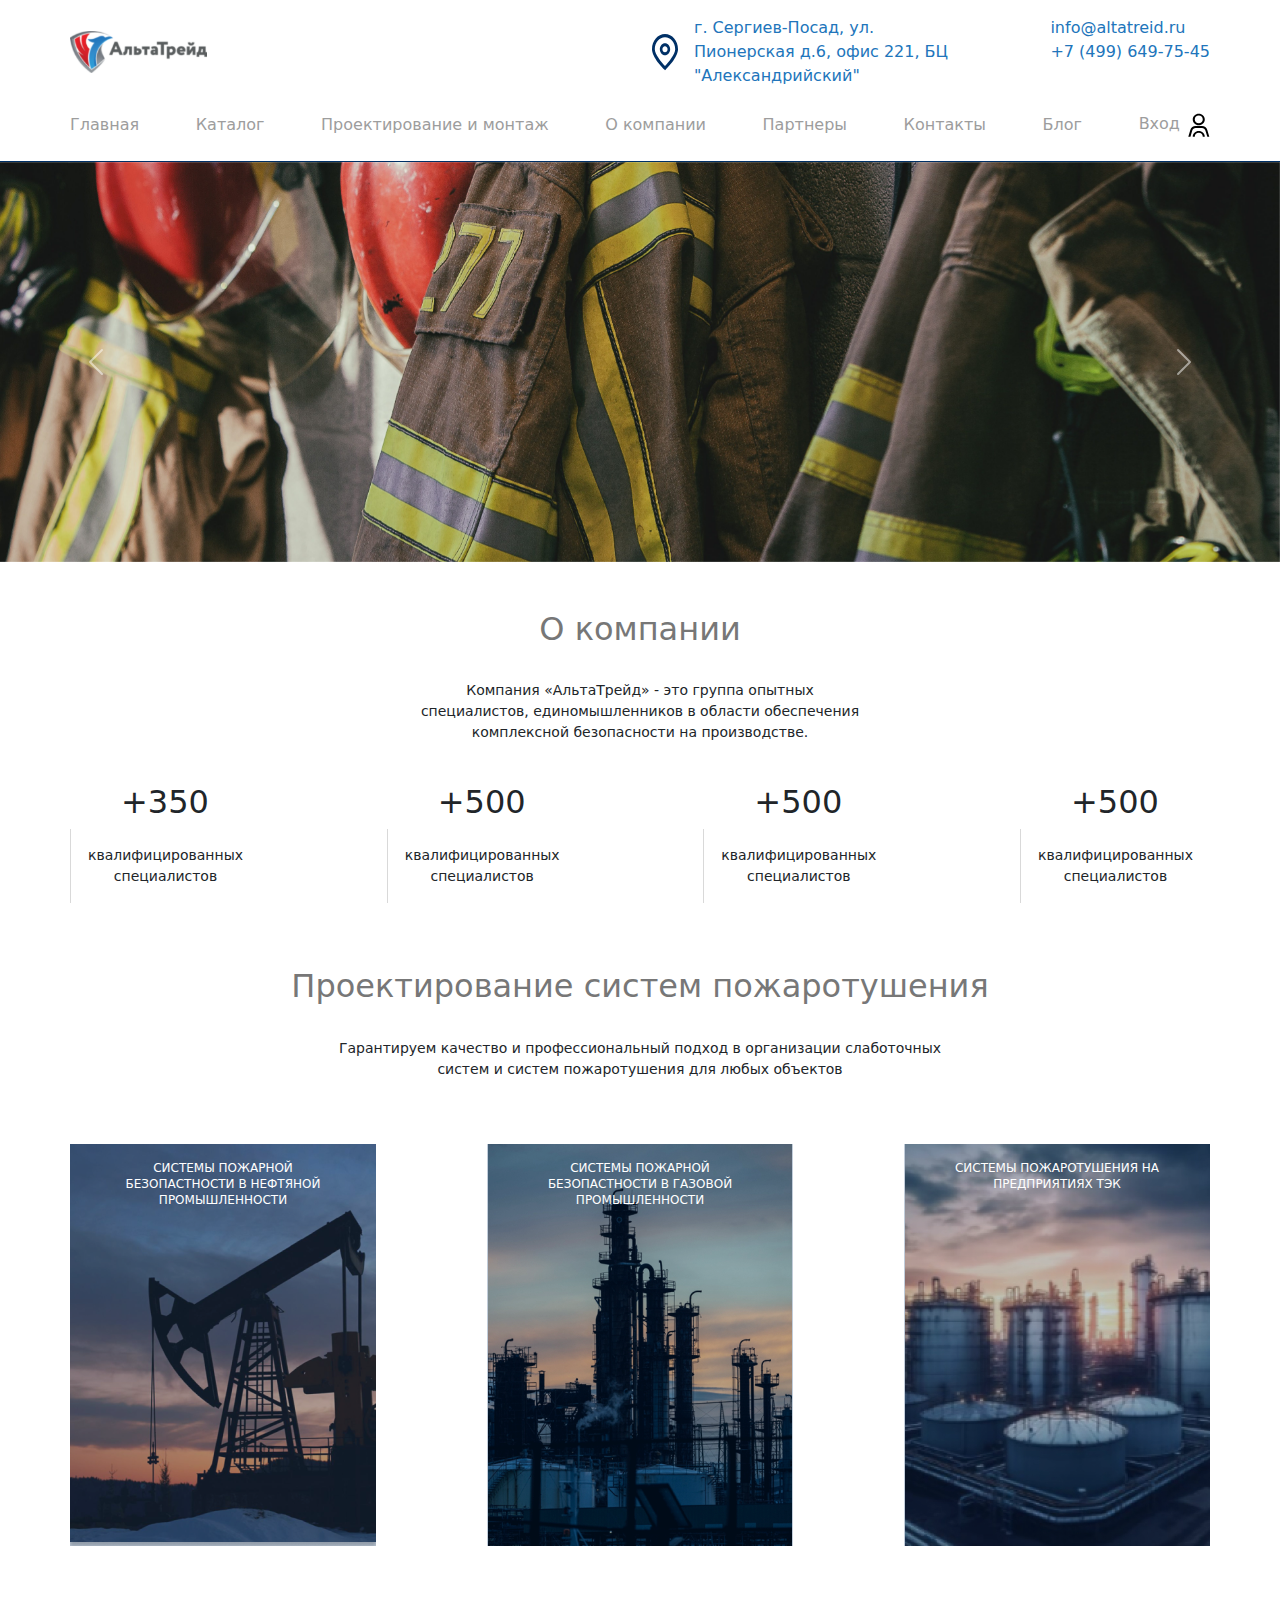
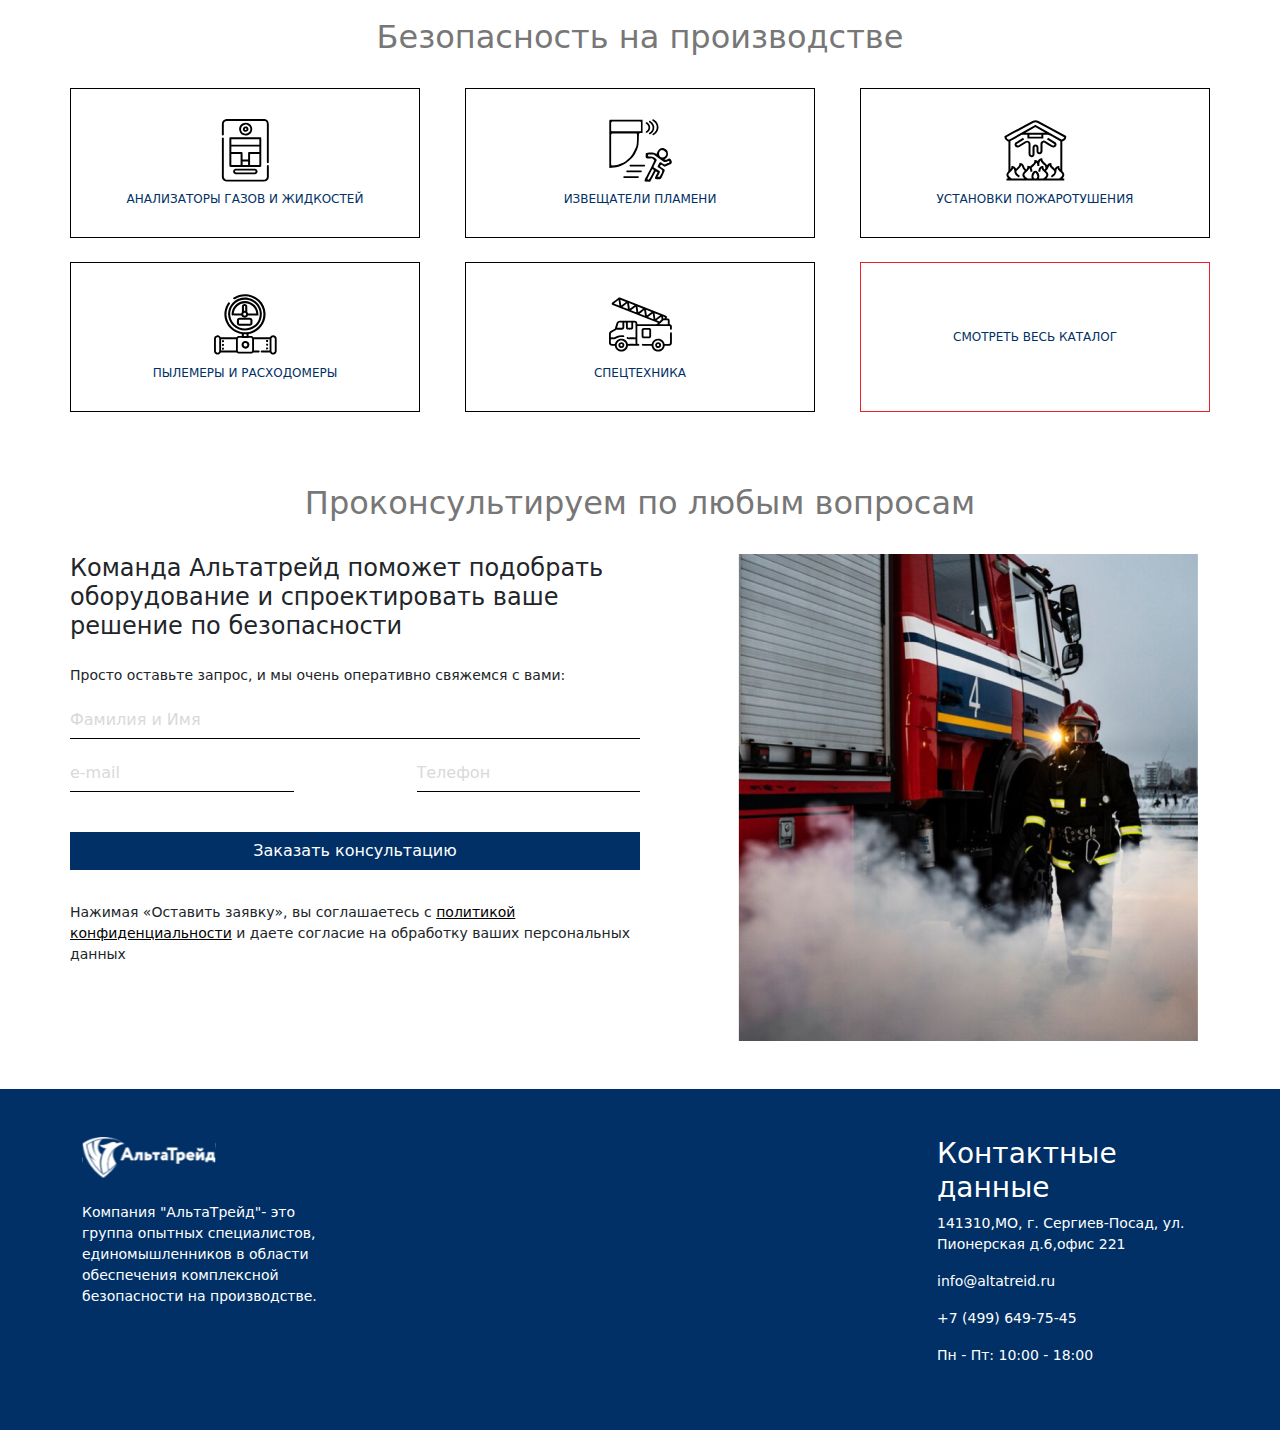
==== commit 8f0dc88c: "feat: dropdown catalog-menu" ====
--- a/index.html
+++ b/index.html
@@ -11,7 +11,7 @@
   </head>
   <body id="body">
     <header class="header header_main pt-3">
-      <div class="container mb-2">
+      <div class="container">
         <div class="row justify-content-between align-items-center">
           <!-- <div class="col-5 p-0 navbar-expand-lg">
             <a href="#" class="navbar-brand">
@@ -83,7 +83,7 @@
           <nav class="col-12 d-flex justify-content-between align-items-end p-0 mt-4">
             <a class="nav-link" aria-current="page" href="./index.html">Главная</a>
             <li class="nav-item dropdown" style="list-style-type: none;">
-              <a class="nav-link dropdown-toggle" href="./catalog.html" id="navbarDropdown" role="button" data-bs-toggle="dropdown" aria-expanded="false">
+              <a class="nav-link dropdown-toggle" href="./catalog.html" id="navbarDropdown" role="button" data-bs-toggle="hide" aria-expanded="true">
                 Каталог
               </a>
               
--- a/css/main.css
+++ b/css/main.css
@@ -163,9 +163,14 @@
   border: none;
 }
 
-.dropdown-menu.show {
+/* .dropdown-toggle:hover .dropdown-menu.show {
+  display: block;
+} */
+
+.dropdown:hover .dropdown-menu {
+  display: block;
   left: -40px !important;
-  top: 30px !important;
+  top: 49px !important;
   border: 1px solid var(--color5);
   background-color: rgba(0, 48, 102, .66);
   backdrop-filter: blur(5px);
@@ -175,6 +180,19 @@
   min-height: 290px;
   border: none;
 }
+
+/* .dropdown-menu{
+  left: -40px !important;
+  top: 58px !important;
+  border: 1px solid var(--color5);
+  background-color: rgba(0, 48, 102, .66);
+  backdrop-filter: blur(5px);
+  -webkit-backdrop-filter: blur(5px);
+  width: 827px;
+  height: fit-content;
+  min-height: 290px;
+  border: none;
+} */
 
 /* .dropdown:hover .dropdown-menu {
   left: -40px !important;
@@ -188,12 +206,15 @@
   min-height: 290px;
 } */
 
+.dropdown-menu.show {
+  display: none;
+}
+
 .dropdown-item {
   position: relative;
   color: #fff;
   font-size: 14px;
   padding:0;
-  /* margin-bottom: 31px; */
   width: max-content;
 }
 
